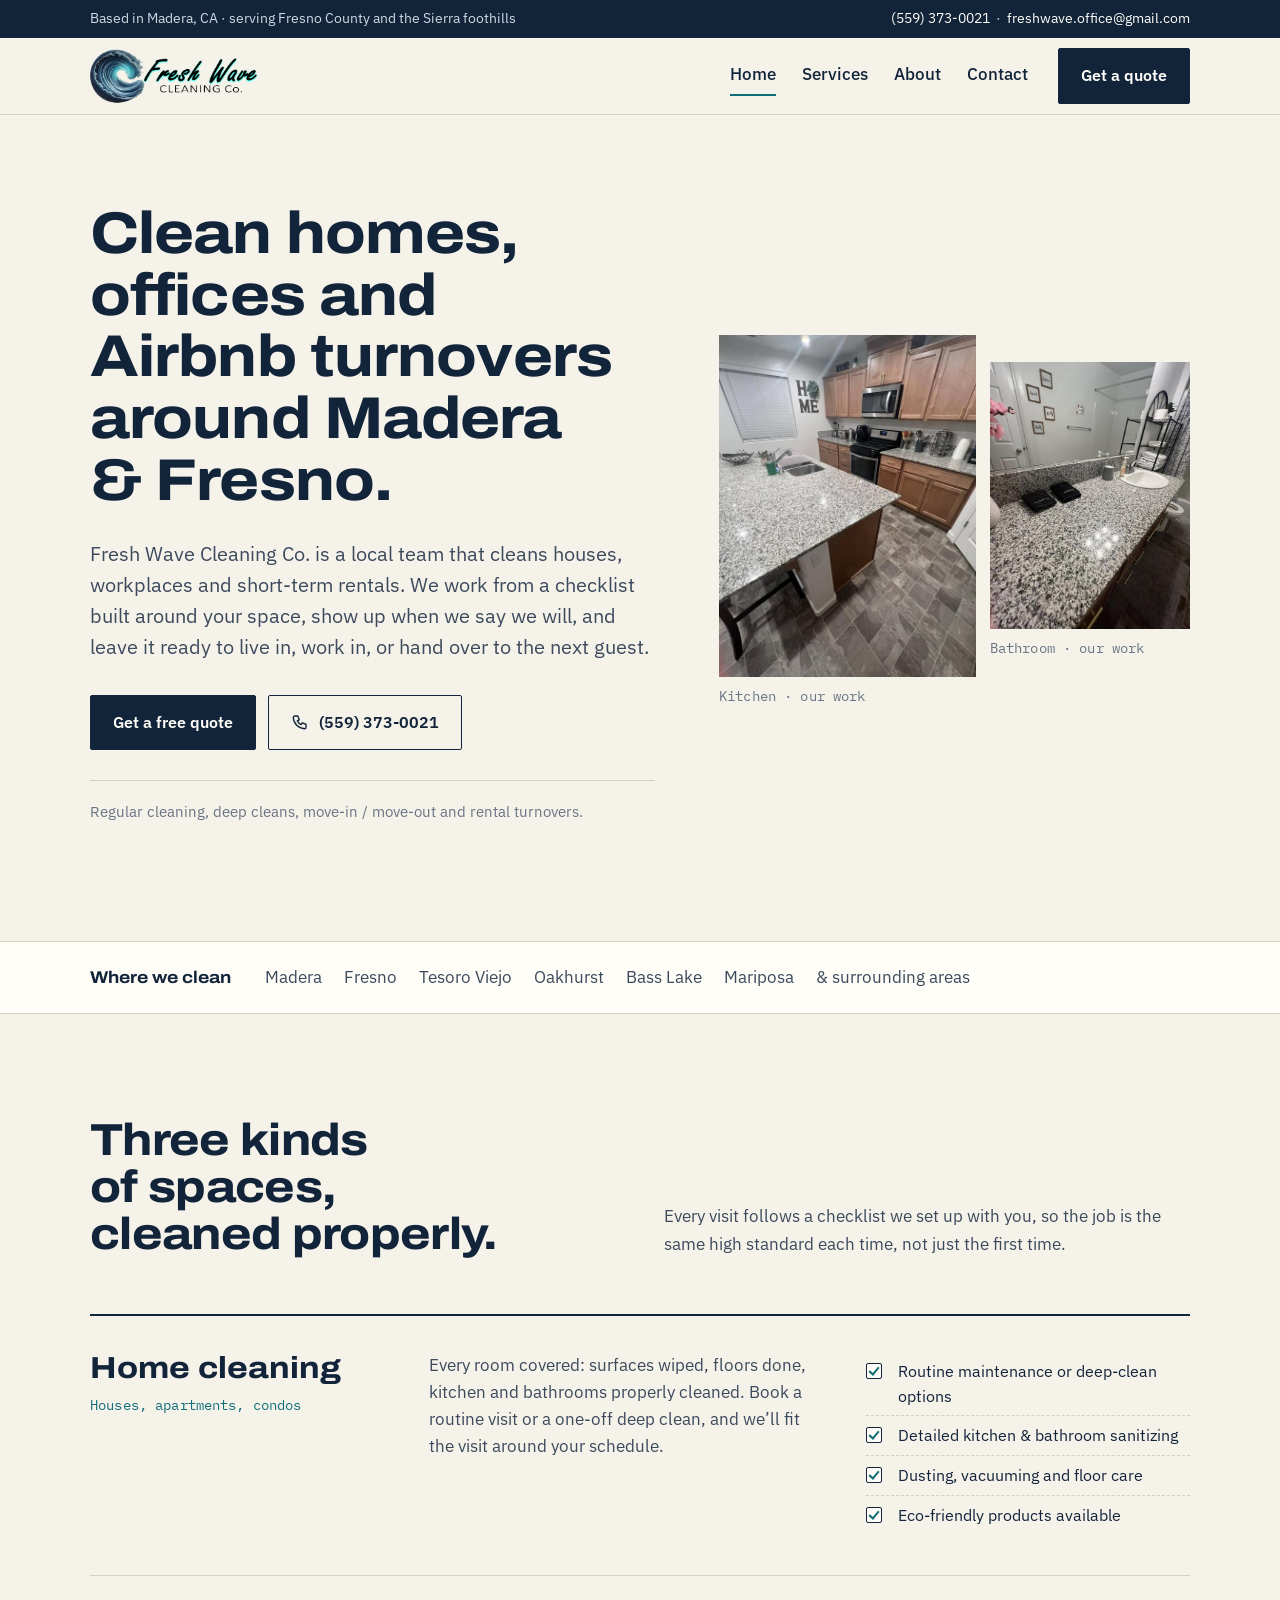
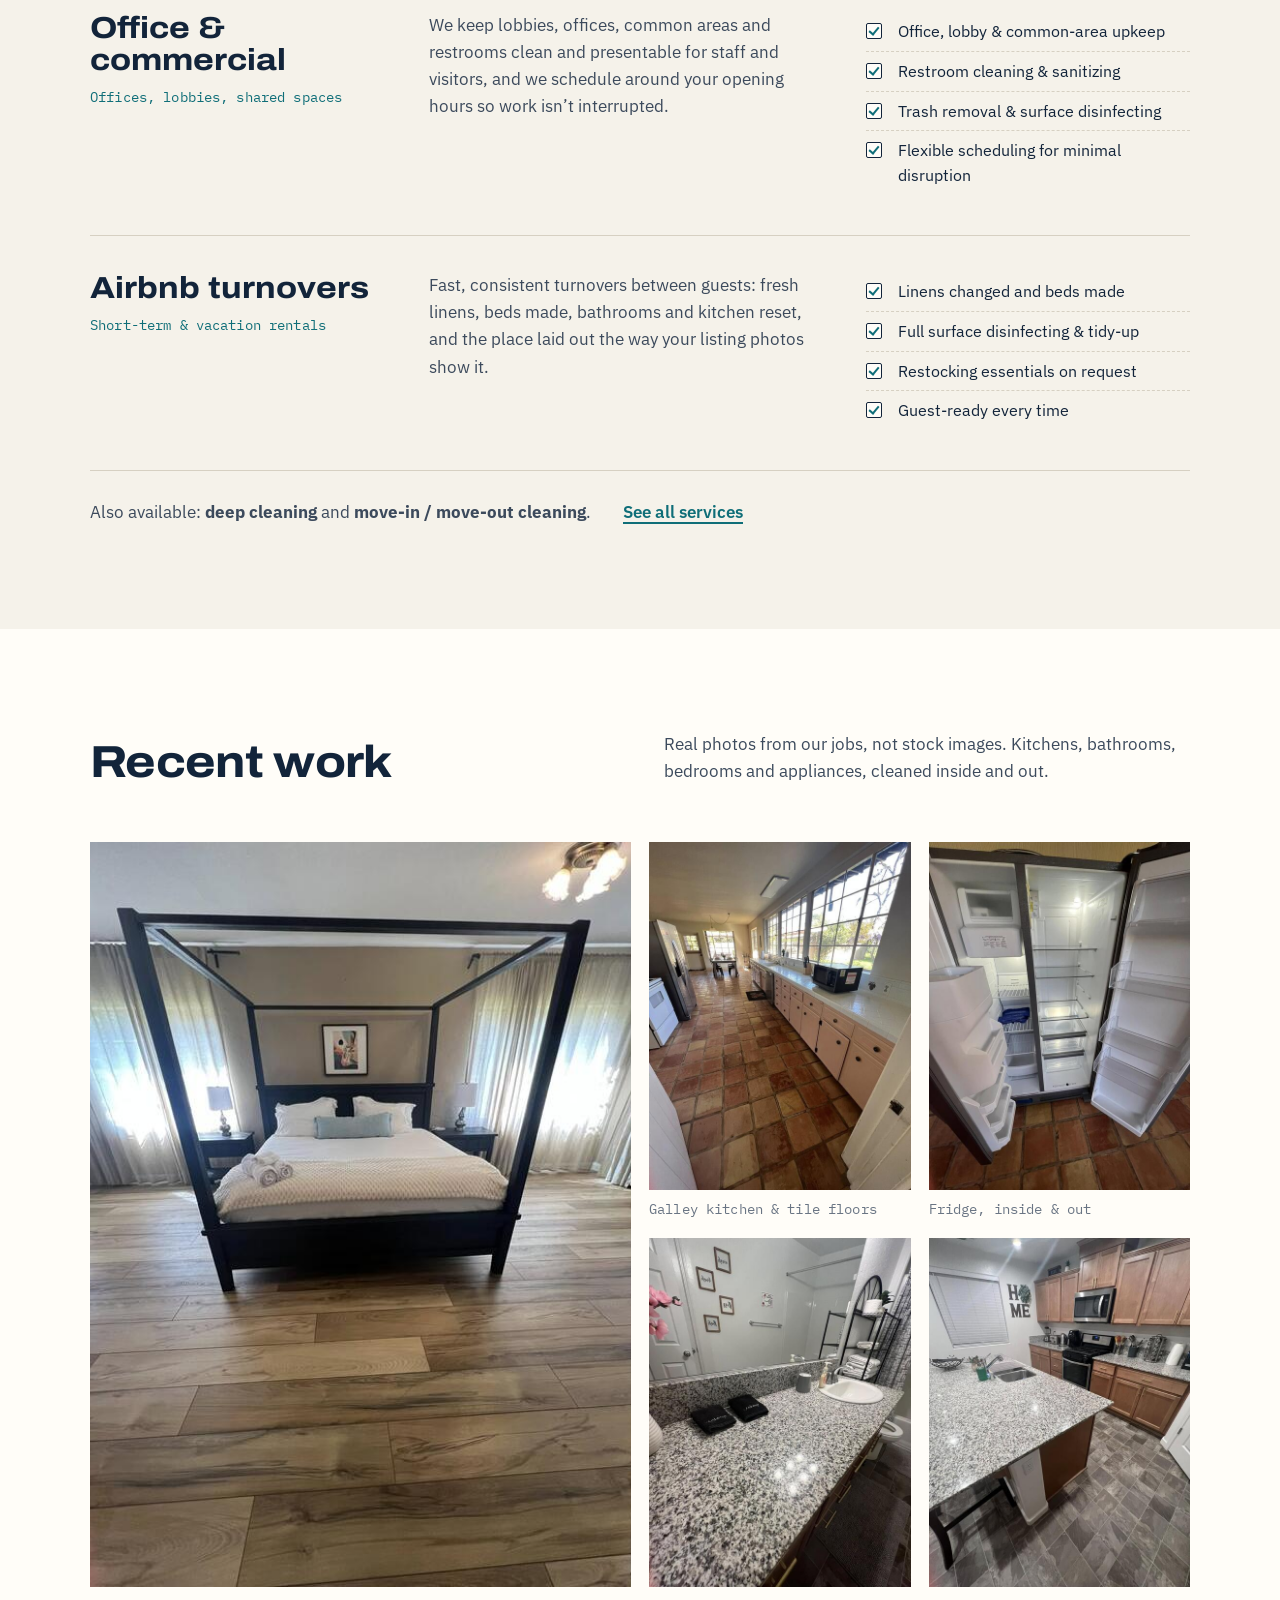
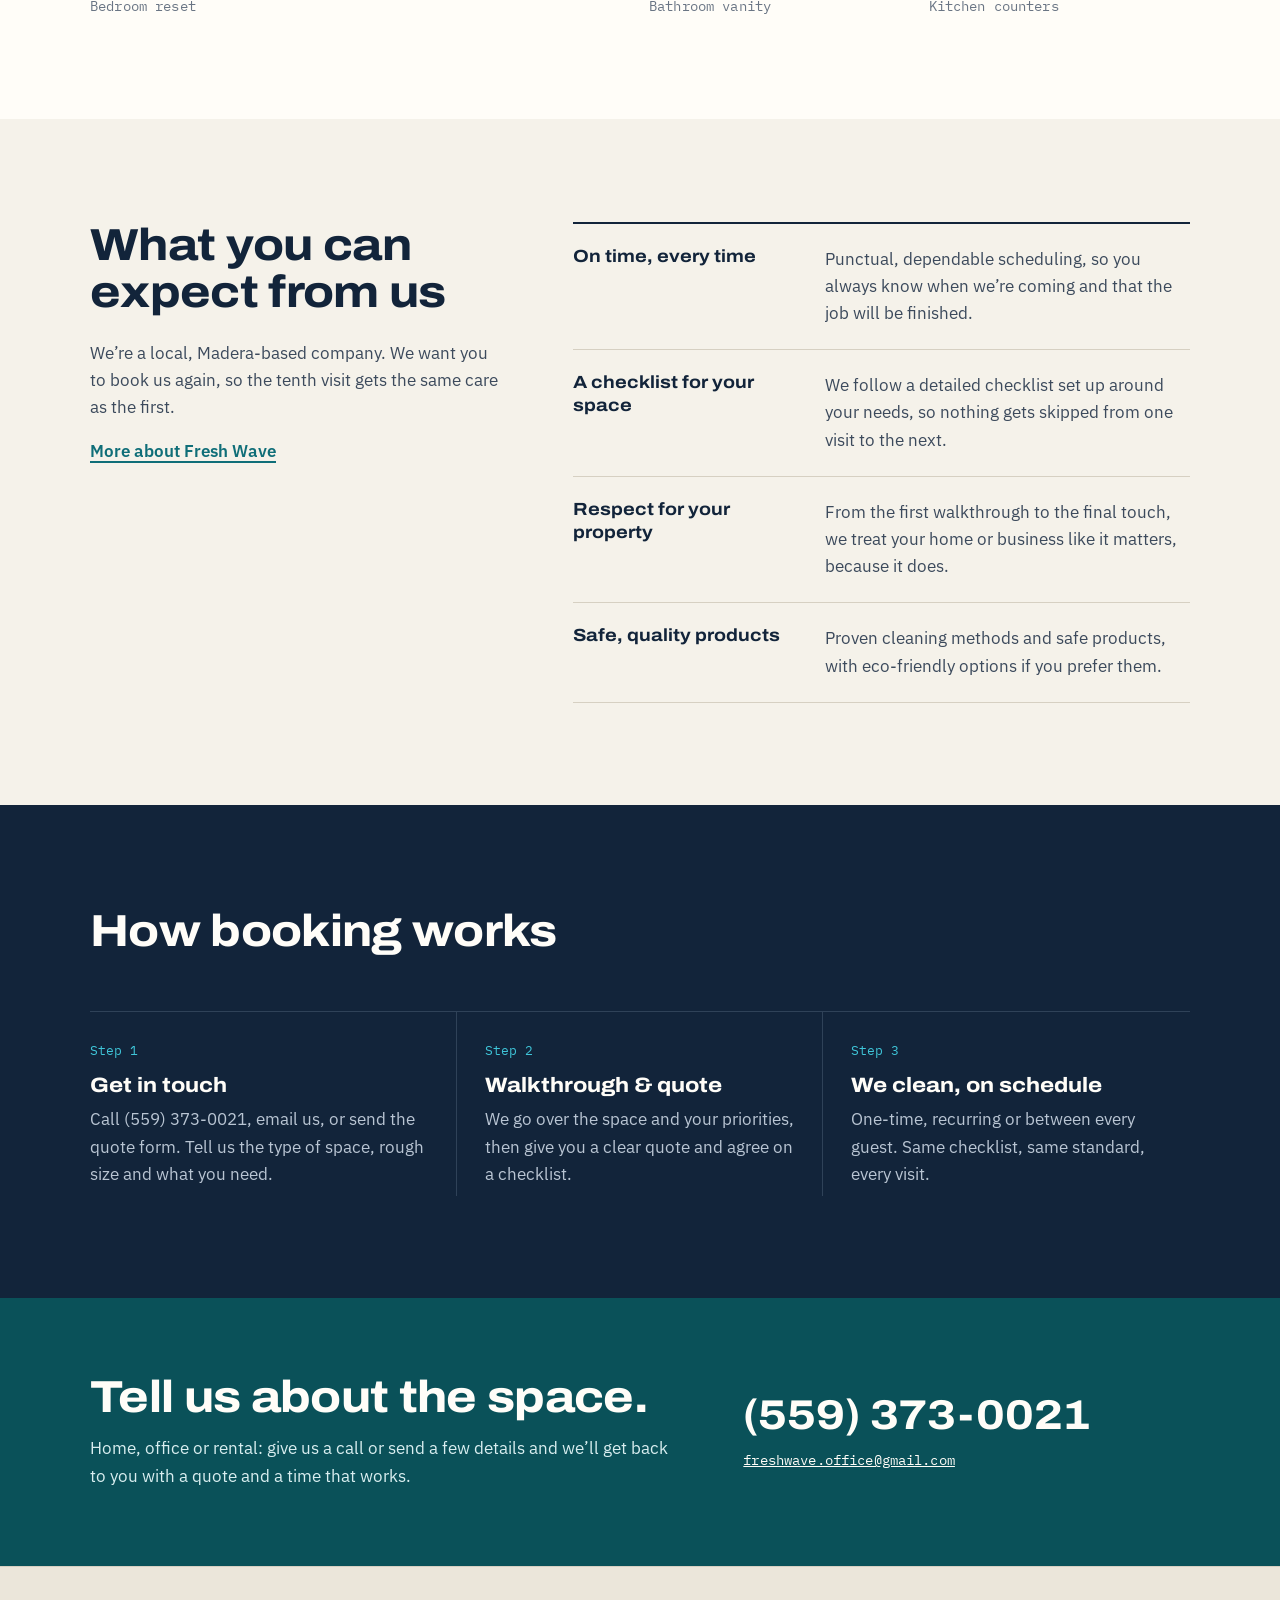
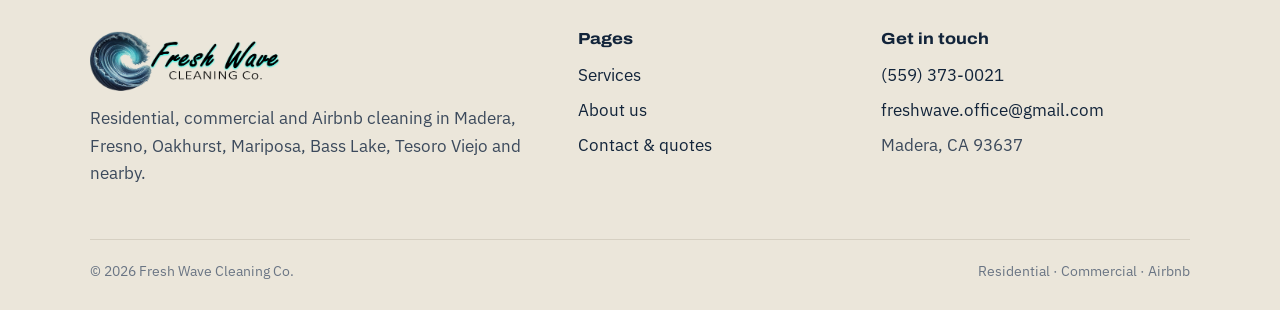
==== index.html @ 8d0e112a "Rebuild Fresh Wave Cleaning Co. website New static site replacing the WordPress theme: home, service" ====
<!doctype html>
<html lang="en">
<head>
<meta charset="utf-8">
<meta name="viewport" content="width=device-width, initial-scale=1">
<title>Fresh Wave Cleaning Co. | House, Office & Airbnb Cleaning in Madera and Fresno</title>
<meta name="description" content="Residential, commercial and Airbnb turnover cleaning in Madera, Fresno, Oakhurst, Mariposa, Bass Lake and Tesoro Viejo. Call (559) 373-0021 for a quote.">
<link rel="canonical" href="https://freshwavecleaningco.com/">
<meta property="og:type" content="website">
<meta property="og:site_name" content="Fresh Wave Cleaning Co.">
<meta property="og:title" content="Fresh Wave Cleaning Co. | House, Office & Airbnb Cleaning in Madera and Fresno">
<meta property="og:description" content="Residential, commercial and Airbnb turnover cleaning in Madera, Fresno, Oakhurst, Mariposa, Bass Lake and Tesoro Viejo. Call (559) 373-0021 for a quote.">
<meta property="og:url" content="https://freshwavecleaningco.com/">
<meta property="og:image" content="https://freshwavecleaningco.com/assets/img/kitchen-island.jpg">
<meta name="theme-color" content="#12243a">
<link rel="icon" type="image/png" sizes="32x32" href="assets/favicon-32.png">
<link rel="apple-touch-icon" href="assets/favicon-180.png">
<link rel="preconnect" href="https://fonts.googleapis.com">
<link rel="preconnect" href="https://fonts.gstatic.com" crossorigin>
<link href="https://fonts.googleapis.com/css2?family=Archivo:wdth,wght@100..125,600..800&family=IBM+Plex+Mono:wght@400;500&family=IBM+Plex+Sans:wght@400;500;600&display=swap" rel="stylesheet">
<link rel="stylesheet" href="assets/css/site.css">
</head>
<body>
<a class="skip" href="#main">Skip to content</a>

<div class="topbar">
  <div class="wrap">
    <span class="topbar__area">Based in Madera, CA &middot; serving Fresno County and the Sierra foothills</span>
    <span><a href="tel:+15593730021">(559) 373-0021</a> &nbsp;&middot;&nbsp; <a href="mailto:freshwave.office@gmail.com">freshwave.office@gmail.com</a></span>
  </div>
</div>

<header class="header">
  <div class="wrap">
    <a class="brand" href="./" aria-label="Fresh Wave Cleaning Co. home">
      <img src="assets/img/logo.png" alt="Fresh Wave Cleaning Co." width="486" height="155">
    </a>
    <nav class="nav" aria-label="Main" data-open="false">
      <button class="nav__toggle" type="button" aria-expanded="false" aria-controls="nav-panel">Menu</button>
      <div class="nav__panel" id="nav-panel">
        <div class="nav__links">
          <a href="./" aria-current="page">Home</a>
          <a href="services/">Services</a>
          <a href="about/">About</a>
          <a href="contact/">Contact</a>
        </div>
        <a class="btn" href="contact/#quote">Get a quote</a>
      </div>
    </nav>
  </div>
</header>

<main id="main">
<section class="hero">
  <div class="wrap">
    <div>
      <h1>Clean homes, offices and Airbnb turnovers around Madera &amp; Fresno.</h1>
      <p class="hero__lede">Fresh Wave Cleaning Co. is a local team that cleans houses, workplaces and short-term rentals. We work from a checklist built around your space, show up when we say we will, and leave it ready to live in, work in, or hand over to the next guest.</p>
      <div class="hero__actions">
        <a class="btn" href="contact/#quote">Get a free quote</a>
        <a class="btn btn--ghost" href="tel:+15593730021"><svg viewBox="0 0 24 24" fill="none" stroke="currentColor" stroke-width="1.8" aria-hidden="true"><path d="M5 4h4l2 5-2.5 1.5a11 11 0 0 0 5 5L15 13l5 2v4a2 2 0 0 1-2 2A16 16 0 0 1 3 6a2 2 0 0 1 2-2"/></svg> (559) 373-0021</a>
      </div>
      <p class="hero__note">Regular cleaning, deep cleans, move-in / move-out and rental turnovers.</p>
    </div>
    <div class="hero__photos">
      <figure>
        <img src="assets/img/kitchen-island.jpg" srcset="assets/img/kitchen-island-sm.jpg 540w, assets/img/kitchen-island.jpg 1080w" sizes="(min-width: 940px) 300px, 55vw" width="1080" height="1440" alt="Granite kitchen island and wood cabinets, wiped down and cleared after a cleaning" fetchpriority="high">
        <figcaption class="mono">Kitchen &middot; our work</figcaption>
      </figure>
      <figure>
        <img src="assets/img/bathroom.jpg" srcset="assets/img/bathroom-sm.jpg 540w, assets/img/bathroom.jpg 1080w" sizes="(min-width: 940px) 240px, 42vw" width="1080" height="1440" alt="Bathroom vanity with polished granite counter and folded towels">
        <figcaption class="mono">Bathroom &middot; our work</figcaption>
      </figure>
    </div>
  </div>
</section>

<div class="areas" aria-label="Service area">
  <div class="wrap">
    <strong>Where we clean</strong>
    <ul>
      <li>Madera</li>
      <li>Fresno</li>
      <li>Tesoro Viejo</li>
      <li>Oakhurst</li>
      <li>Bass Lake</li>
      <li>Mariposa</li>
      <li>&amp; surrounding areas</li>
    </ul>
  </div>
</div>

<section class="section" aria-labelledby="services-title">
  <div class="wrap">
    <div class="section__head">
      <h2 id="services-title">Three kinds of spaces, cleaned properly.</h2>
      <p>Every visit follows a checklist we set up with you, so the job is the same high standard each time, not just the first time.</p>
    </div>

    <div class="services">
      <article class="service">
        <div>
          <h3>Home cleaning</h3>
          <span class="service__for mono">Houses, apartments, condos</span>
        </div>
        <p>Every room covered: surfaces wiped, floors done, kitchen and bathrooms properly cleaned. Book a routine visit or a one-off deep clean, and we&rsquo;ll fit the visit around your schedule.</p>
        <ul class="checklist">
          <li>Routine maintenance or deep-clean options</li>
          <li>Detailed kitchen &amp; bathroom sanitizing</li>
          <li>Dusting, vacuuming and floor care</li>
          <li>Eco-friendly products available</li>
        </ul>
      </article>

      <article class="service">
        <div>
          <h3>Office &amp; commercial</h3>
          <span class="service__for mono">Offices, lobbies, shared spaces</span>
        </div>
        <p>We keep lobbies, offices, common areas and restrooms clean and presentable for staff and visitors, and we schedule around your opening hours so work isn&rsquo;t interrupted.</p>
        <ul class="checklist">
          <li>Office, lobby &amp; common-area upkeep</li>
          <li>Restroom cleaning &amp; sanitizing</li>
          <li>Trash removal &amp; surface disinfecting</li>
          <li>Flexible scheduling for minimal disruption</li>
        </ul>
      </article>

      <article class="service">
        <div>
          <h3>Airbnb turnovers</h3>
          <span class="service__for mono">Short-term &amp; vacation rentals</span>
        </div>
        <p>Fast, consistent turnovers between guests: fresh linens, beds made, bathrooms and kitchen reset, and the place laid out the way your listing photos show it.</p>
        <ul class="checklist">
          <li>Linens changed and beds made</li>
          <li>Full surface disinfecting &amp; tidy-up</li>
          <li>Restocking essentials on request</li>
          <li>Guest-ready every time</li>
        </ul>
      </article>
    </div>

    <div class="service-extra">
      <span>Also available: <strong>deep cleaning</strong> and <strong>move-in / move-out cleaning</strong>.</span>
      <a class="link" href="services/">See all services</a>
    </div>
  </div>
</section>

<section class="section section--white" aria-labelledby="work-title">
  <div class="wrap">
    <div class="section__head">
      <h2 id="work-title">Recent work</h2>
      <p>Real photos from our jobs, not stock images. Kitchens, bathrooms, bedrooms and appliances, cleaned inside and out.</p>
    </div>
    <div class="work">
      <figure>
        <img src="assets/img/bedroom.jpg" srcset="assets/img/bedroom-sm.jpg 540w, assets/img/bedroom.jpg 1080w" sizes="(min-width: 800px) 40vw, 50vw" width="1080" height="1440" alt="Bedroom with a four-poster bed freshly made and wood-look floors cleaned" loading="lazy">
        <figcaption class="mono">Bedroom reset</figcaption>
      </figure>
      <figure>
        <img src="assets/img/kitchen-galley.jpg" srcset="assets/img/kitchen-galley-sm.jpg 540w, assets/img/kitchen-galley.jpg 1080w" sizes="(min-width: 800px) 32vw, 50vw" width="1080" height="1440" alt="Long galley kitchen with terracotta tile floor and clean counters" loading="lazy">
        <figcaption class="mono">Galley kitchen &amp; tile floors</figcaption>
      </figure>
      <figure>
        <img src="assets/img/fridge.jpg" srcset="assets/img/fridge-sm.jpg 540w, assets/img/fridge.jpg 1080w" sizes="(min-width: 800px) 24vw, 50vw" width="1080" height="1440" alt="Empty refrigerator with doors open, shelves and drawers cleaned" loading="lazy">
        <figcaption class="mono">Fridge, inside &amp; out</figcaption>
      </figure>
      <figure>
        <img src="assets/img/bathroom.jpg" srcset="assets/img/bathroom-sm.jpg 540w, assets/img/bathroom.jpg 1080w" sizes="(min-width: 800px) 24vw, 50vw" width="1080" height="1440" alt="Bathroom vanity with polished granite counter" loading="lazy">
        <figcaption class="mono">Bathroom vanity</figcaption>
      </figure>
      <figure>
        <img src="assets/img/kitchen-island.jpg" srcset="assets/img/kitchen-island-sm.jpg 540w, assets/img/kitchen-island.jpg 1080w" sizes="(min-width: 800px) 32vw, 50vw" width="1080" height="1440" alt="Kitchen island and stovetop wiped and cleared" loading="lazy">
        <figcaption class="mono">Kitchen counters</figcaption>
      </figure>
    </div>
  </div>
</section>

<section class="section" aria-labelledby="why-title">
  <div class="wrap split split--narrow-left">
    <div class="prose">
      <h2 id="why-title">What you can expect from us</h2>
      <p>We&rsquo;re a local, Madera-based company. We want you to book us again, so the tenth visit gets the same care as the first.</p>
      <a class="link" href="about/">More about Fresh Wave</a>
    </div>
    <ul class="points">
      <li><strong>On time, every time</strong><span>Punctual, dependable scheduling, so you always know when we&rsquo;re coming and that the job will be finished.</span></li>
      <li><strong>A checklist for your space</strong><span>We follow a detailed checklist set up around your needs, so nothing gets skipped from one visit to the next.</span></li>
      <li><strong>Respect for your property</strong><span>From the first walkthrough to the final touch, we treat your home or business like it matters, because it does.</span></li>
      <li><strong>Safe, quality products</strong><span>Proven cleaning methods and safe products, with eco-friendly options if you prefer them.</span></li>
    </ul>
  </div>
</section>

<section class="section section--ink" aria-labelledby="how-title">
  <div class="wrap">
    <div class="section__head">
      <h2 id="how-title">How booking works</h2>
    </div>
    <ol class="steps">
      <li>
        <h3>Get in touch</h3>
        <p>Call (559) 373-0021, email us, or send the quote form. Tell us the type of space, rough size and what you need.</p>
      </li>
      <li>
        <h3>Walkthrough &amp; quote</h3>
        <p>We go over the space and your priorities, then give you a clear quote and agree on a checklist.</p>
      </li>
      <li>
        <h3>We clean, on schedule</h3>
        <p>One-time, recurring or between every guest. Same checklist, same standard, every visit.</p>
      </li>
    </ol>
  </div>
</section>


<section class="callband" aria-labelledby="callband-title">
  <div class="wrap">
    <div>
      <h2 id="callband-title">Tell us about the space.</h2>
      <p>Home, office or rental: give us a call or send a few details and we&rsquo;ll get back to you with a quote and a time that works.</p>
    </div>
    <div>
      <a class="callband__phone" href="tel:+15593730021">(559) 373-0021</a>
      <a class="mono" href="mailto:freshwave.office@gmail.com">freshwave.office@gmail.com</a>
    </div>
  </div>
</section>


<script type="application/ld+json">
{
  "@context": "https://schema.org",
  "@type": "LocalBusiness",
  "@id": "https://freshwavecleaningco.com/#business",
  "name": "Fresh Wave Cleaning Co.",
  "description": "Residential, commercial and Airbnb cleaning in Madera, Fresno and surrounding areas.",
  "url": "https://freshwavecleaningco.com/",
  "telephone": "+1-559-373-0021",
  "email": "freshwave.office@gmail.com",
  "logo": "https://freshwavecleaningco.com/assets/img/logo.png",
  "image": "https://freshwavecleaningco.com/assets/img/kitchen-island.jpg",
  "address": {
    "@type": "PostalAddress",
    "addressLocality": "Madera",
    "addressRegion": "CA",
    "postalCode": "93637",
    "addressCountry": "US"
  },
  "areaServed": ["Madera, CA", "Fresno, CA", "Tesoro Viejo, CA", "Oakhurst, CA", "Bass Lake, CA", "Mariposa, CA"]
}
</script>
</main>

<footer class="footer">
  <div class="wrap">
    <div class="footer__grid">
      <div>
        <img src="assets/img/logo.png" alt="Fresh Wave Cleaning Co." width="486" height="155" loading="lazy">
        <p>Residential, commercial and Airbnb cleaning in Madera, Fresno, Oakhurst, Mariposa, Bass Lake, Tesoro Viejo and nearby.</p>
      </div>
      <div>
        <h3>Pages</h3>
        <ul>
          <li><a href="services/">Services</a></li>
          <li><a href="about/">About us</a></li>
          <li><a href="contact/">Contact &amp; quotes</a></li>
        </ul>
      </div>
      <div>
        <h3>Get in touch</h3>
        <ul>
          <li><a href="tel:+15593730021">(559) 373-0021</a></li>
          <li><a href="mailto:freshwave.office@gmail.com">freshwave.office@gmail.com</a></li>
        </ul>
        <address>Madera, CA 93637</address>
      </div>
    </div>
    <div class="footer__base">
      <span>&copy; <span id="year">2026</span> Fresh Wave Cleaning Co.</span>
      <span>Residential &middot; Commercial &middot; Airbnb</span>
    </div>
  </div>
</footer>

<script src="assets/js/site.js" defer></script>
</body>
</html>
---- assets/css/site.css ----
/* Fresh Wave Cleaning Co. */

:root {
  --paper: #f5f2ea;
  --paper-2: #ebe6da;
  --white: #fffdf8;
  --ink: #12243a;
  --ink-2: #3c4a5c;
  --ink-3: #6a7584;
  --rule: #d6d0c2;
  --teal: #0f6e78;
  --teal-dark: #0a5159;
  --sea: #3fc6d9;

  --f-head: "Archivo", "Helvetica Neue", Arial, sans-serif;
  --f-body: "IBM Plex Sans", "Helvetica Neue", Arial, sans-serif;
  --f-mono: "IBM Plex Mono", ui-monospace, Menlo, monospace;

  --wrap: 1180px;
  --gutter: clamp(16px, 4vw, 40px);
}

*,
*::before,
*::after { box-sizing: border-box; }

html { -webkit-text-size-adjust: 100%; scroll-padding-top: 90px; }

body {
  margin: 0;
  background: var(--paper);
  color: var(--ink);
  font-family: var(--f-body);
  font-size: 17px;
  line-height: 1.6;
  text-rendering: optimizeLegibility;
}

img { display: block; max-width: 100%; height: auto; }
a { color: inherit; }
p { margin: 0 0 1em; }
ul, ol { margin: 0; padding: 0; list-style: none; }

h1, h2, h3 {
  font-family: var(--f-head);
  font-stretch: 112%;
  font-weight: 750;
  line-height: 1.05;
  letter-spacing: -0.015em;
  margin: 0;
  text-wrap: balance;
}
h1 { font-size: clamp(2.3rem, 4.6vw, 3.9rem); }
h2 { font-size: clamp(1.8rem, 3.6vw, 2.8rem); }
h3 { font-size: 1.3rem; letter-spacing: 0; }

.wrap { width: 100%; max-width: var(--wrap); margin: 0 auto; padding: 0 var(--gutter); }

.skip {
  position: absolute; left: 8px; top: -60px; z-index: 100;
  background: var(--ink); color: var(--white); padding: 10px 14px;
}
.skip:focus { top: 8px; }

:focus-visible { outline: 2px solid var(--teal); outline-offset: 3px; }

.mono { font-family: var(--f-mono); font-size: 0.86rem; letter-spacing: 0.01em; }

/* ---------- buttons ---------- */

.btn {
  display: inline-flex; align-items: center; gap: 10px;
  padding: 14px 22px;
  font-family: var(--f-body); font-weight: 600; font-size: 1rem;
  text-decoration: none; border: 1.5px solid var(--ink); border-radius: 2px;
  background: var(--ink); color: var(--white);
  cursor: pointer;
  transition: background-color .15s, color .15s, border-color .15s;
}
.btn:hover { background: var(--teal-dark); border-color: var(--teal-dark); }
.btn--ghost { background: transparent; color: var(--ink); }
.btn--ghost:hover { background: var(--ink); color: var(--white); border-color: var(--ink); }
.btn svg { width: 18px; height: 18px; flex: none; }

.link {
  color: var(--teal);
  font-weight: 600;
  text-decoration: underline;
  text-decoration-thickness: 1.5px;
  text-underline-offset: 4px;
}
.link:hover { color: var(--ink); }

/* ---------- top bar + header ---------- */

.topbar {
  background: var(--ink); color: #cfd8e3;
  font-size: 0.85rem;
}
.topbar .wrap {
  display: flex; justify-content: space-between; gap: 16px;
  padding-top: 8px; padding-bottom: 8px;
}
.topbar a { color: var(--white); text-decoration: none; }
.topbar a:hover { text-decoration: underline; }
.topbar__area { display: none; }
@media (min-width: 720px) { .topbar__area { display: block; } }

.header {
  position: sticky; top: 0; z-index: 50;
  background: var(--paper);
  border-bottom: 1px solid var(--rule);
}
.header .wrap {
  display: flex; align-items: center; justify-content: space-between;
  gap: 24px; min-height: 76px;
}
.brand img { width: 168px; }

.nav { display: flex; align-items: center; gap: 30px; }
.nav__links { display: flex; gap: 26px; }
.nav__links a {
  text-decoration: none; font-weight: 500; padding: 6px 0;
  border-bottom: 2px solid transparent;
}
.nav__links a:hover { border-color: var(--rule); }
.nav__links a[aria-current="page"] { border-color: var(--teal); }

.nav__toggle {
  display: none;
  background: none; border: 1.5px solid var(--ink); border-radius: 2px;
  padding: 8px 12px; font: 600 0.95rem var(--f-body); color: var(--ink);
  cursor: pointer;
}

@media (max-width: 860px) {
  .nav__toggle { display: block; }
  .nav { position: static; }
  .nav__panel {
    display: none;
    position: absolute; left: 0; right: 0; top: 100%;
    background: var(--paper); border-bottom: 1px solid var(--rule);
    padding: 8px var(--gutter) 24px;
  }
  .nav[data-open="true"] .nav__panel { display: block; }
  .nav__links { flex-direction: column; gap: 0; margin-bottom: 18px; }
  .nav__links a { padding: 14px 0; border-bottom: 1px solid var(--rule); font-size: 1.1rem; }
  .nav__links a[aria-current="page"] { color: var(--teal); border-color: var(--rule); }
}
@media (min-width: 861px) {
  .nav__panel { display: flex; align-items: center; gap: 30px; }
}

/* ---------- hero (home) ---------- */

.hero { padding: clamp(40px, 7vw, 88px) 0 clamp(56px, 8vw, 104px); }
.hero .wrap {
  display: grid; gap: clamp(36px, 5vw, 64px);
  grid-template-columns: 1fr;
}
@media (min-width: 940px) {
  .hero .wrap { grid-template-columns: 1.2fr 1fr; align-items: center; }
}
.hero__lede {
  font-size: clamp(1.08rem, 1.6vw, 1.22rem);
  color: var(--ink-2);
  max-width: 36em;
  margin: 26px 0 32px;
}
.hero__actions { display: flex; flex-wrap: wrap; gap: 12px; }
.hero__note {
  margin-top: 30px; padding-top: 18px;
  border-top: 1px solid var(--rule);
  color: var(--ink-3); font-size: 0.95rem;
}

.hero__photos {
  position: relative;
  display: grid; grid-template-columns: 1fr 0.78fr; gap: 14px;
  align-items: end;
}
.hero__photos figure { margin: 0; }
.hero__photos img { width: 100%; aspect-ratio: 3 / 4; object-fit: cover; }
.hero__photos figure:last-child { margin-bottom: 48px; }
.hero__photos figcaption {
  margin-top: 8px; color: var(--ink-3);
}

/* ---------- page heads (inner pages) ---------- */

.pagehead {
  padding: clamp(44px, 7vw, 84px) 0 clamp(36px, 5vw, 56px);
  border-bottom: 1px solid var(--rule);
}
.pagehead p {
  max-width: 40em; margin: 20px 0 0;
  font-size: 1.12rem; color: var(--ink-2);
}

/* ---------- sections ---------- */

.section { padding: clamp(60px, 8vw, 110px) 0; }
.section--tint { background: var(--paper-2); }
.section--white { background: var(--white); }
.section--ink { background: var(--ink); color: #dfe6ee; }
.section--ink h2 { color: var(--white); }

.section__head {
  display: grid; gap: 18px; margin-bottom: clamp(36px, 5vw, 56px);
}
@media (min-width: 860px) {
  .section__head { grid-template-columns: 1fr 1fr; align-items: end; gap: 48px; }
}
.section__head p { color: var(--ink-2); margin: 0; max-width: 34em; }

/* ---------- areas ---------- */

.areas {
  border-top: 1px solid var(--rule);
  border-bottom: 1px solid var(--rule);
  background: var(--white);
}
.areas .wrap {
  display: flex; flex-wrap: wrap; align-items: baseline;
  gap: 8px 28px; padding-top: 22px; padding-bottom: 22px;
}
.areas strong { font-family: var(--f-head); font-stretch: 112%; font-weight: 700; margin-right: 6px; }
.areas ul { display: flex; flex-wrap: wrap; gap: 6px 22px; color: var(--ink-2); }

/* ---------- service rows ---------- */

.services { border-top: 2px solid var(--ink); }
.service {
  display: grid; gap: 18px 48px;
  padding: 36px 0 40px;
  border-bottom: 1px solid var(--rule);
}
@media (min-width: 900px) {
  .service { grid-template-columns: 0.9fr 1.2fr 1fr; }
}
.service h3 { font-size: clamp(1.5rem, 2.4vw, 1.9rem); }
.service__for { display: block; margin-top: 10px; color: var(--teal); }
.service p { color: var(--ink-2); margin: 0; }

.checklist li {
  position: relative;
  padding: 7px 0 7px 32px;
  border-bottom: 1px dashed var(--rule);
  font-size: 0.97rem;
}
.checklist li:last-child { border-bottom: 0; }
.checklist li::before {
  content: "";
  position: absolute; left: 0; top: 11px;
  width: 16px; height: 16px;
  border: 1.5px solid var(--ink); border-radius: 2px;
  background: var(--white);
}
.checklist li::after {
  content: "";
  position: absolute; left: 5px; top: 13px;
  width: 6px; height: 10px;
  border: solid var(--teal); border-width: 0 2px 2px 0;
  transform: rotate(40deg);
}

.service-extra {
  margin-top: 28px;
  display: flex; flex-wrap: wrap; gap: 12px 32px; align-items: baseline;
  color: var(--ink-2);
}

/* ---------- work gallery ---------- */

.work {
  display: grid; gap: 14px;
  grid-template-columns: repeat(2, 1fr);
}
.work figure { margin: 0; }
.work img { width: 100%; aspect-ratio: 3 / 4; object-fit: cover; background: var(--paper-2); }
.work figcaption { margin-top: 8px; color: var(--ink-3); }
@media (min-width: 800px) {
  .work { grid-template-columns: repeat(12, 1fr); gap: 18px; }
  .work figure { grid-column: span 3; }
  .work figure:nth-child(1) { grid-column: 1 / span 6; grid-row: span 2; display: flex; flex-direction: column; }
  .work figure:nth-child(1) img { aspect-ratio: auto; flex: 1; min-height: 0; }
}

/* ---------- split text blocks ---------- */

.split { display: grid; gap: 40px; }
@media (min-width: 900px) {
  .split { grid-template-columns: 1fr 1fr; gap: 72px; }
  .split--narrow-left { grid-template-columns: 0.8fr 1.2fr; }
}
.split img { width: 100%; aspect-ratio: 4 / 5; object-fit: cover; }
.prose p { color: var(--ink-2); max-width: 38em; }
.prose h2 { margin-bottom: 24px; }
.prose h3 { margin: 32px 0 10px; }

.points { border-top: 2px solid var(--ink); }
.points li {
  display: grid; grid-template-columns: 1fr; gap: 6px;
  padding: 22px 0; border-bottom: 1px solid var(--rule);
}
@media (min-width: 700px) {
  .points li { grid-template-columns: 220px 1fr; gap: 32px; }
}
.points strong { font-family: var(--f-head); font-stretch: 112%; font-size: 1.1rem; line-height: 1.3; }
.points span { color: var(--ink-2); }

/* ---------- steps ---------- */

.steps { display: grid; gap: 0; counter-reset: step; border-top: 1px solid #2f4258; }
@media (min-width: 860px) { .steps { grid-template-columns: repeat(3, 1fr); } }
.steps li {
  counter-increment: step;
  padding: 28px 28px 28px 0;
  border-bottom: 1px solid #2f4258;
}
@media (min-width: 860px) {
  .steps li { border-bottom: 0; border-right: 1px solid #2f4258; padding: 28px 28px 8px; }
  .steps li:first-child { padding-left: 0; }
  .steps li:last-child { border-right: 0; }
}
.steps li::before {
  content: "Step " counter(step);
  display: block; margin-bottom: 14px;
  font-family: var(--f-mono); font-size: 0.82rem; color: var(--sea);
}
.steps h3 { color: var(--white); margin-bottom: 10px; }
.steps p { color: #b9c5d3; margin: 0; }

/* ---------- call band ---------- */

.callband { background: var(--teal-dark); color: #d9eef0; }
.callband .wrap {
  display: grid; gap: 28px;
  padding-top: clamp(48px, 6vw, 76px); padding-bottom: clamp(48px, 6vw, 76px);
}
@media (min-width: 860px) {
  .callband .wrap { grid-template-columns: 1.4fr 1fr; align-items: center; }
}
.callband h2 { color: var(--white); }
.callband p { margin: 14px 0 0; max-width: 34em; }
.callband__phone {
  display: block;
  font-family: var(--f-head); font-stretch: 112%; font-weight: 750;
  font-size: clamp(1.8rem, 4vw, 2.6rem);
  color: var(--white); text-decoration: none; line-height: 1.1;
}
.callband__phone:hover { text-decoration: underline; text-underline-offset: 6px; }
.callband .mono { display: block; margin-top: 10px; }
.callband a.mono { color: var(--white); }

/* ---------- contact ---------- */

.contact-grid { display: grid; gap: 48px; }
@media (min-width: 940px) { .contact-grid { grid-template-columns: 0.85fr 1.15fr; gap: 72px; } }

.details li { padding: 20px 0; border-bottom: 1px solid var(--rule); }
.details li:first-child { border-top: 2px solid var(--ink); }
.details .mono { display: block; color: var(--ink-3); margin-bottom: 4px; }
.details a, .details address, .details .big {
  font-family: var(--f-head); font-stretch: 108%; font-weight: 650;
  font-size: 1.3rem; text-decoration: none; font-style: normal;
  overflow-wrap: anywhere;
}
.details a:hover { color: var(--teal); text-decoration: underline; text-underline-offset: 4px; }

.form {
  background: var(--white);
  border: 1px solid var(--rule);
  padding: clamp(22px, 4vw, 40px);
}
.form h2 { font-size: 1.7rem; margin-bottom: 8px; }
.form > p { color: var(--ink-3); margin-bottom: 26px; }
.form__row { display: grid; gap: 18px; margin-bottom: 18px; }
@media (min-width: 620px) { .form__row--2 { grid-template-columns: 1fr 1fr; } }
.field label { display: block; font-weight: 600; font-size: 0.93rem; margin-bottom: 6px; }
.field .opt { font-weight: 400; color: var(--ink-3); }
.field input,
.field select,
.field textarea {
  width: 100%;
  font: inherit; font-size: 1rem; color: var(--ink);
  background: var(--paper);
  border: 1.5px solid var(--rule); border-radius: 2px;
  padding: 12px 14px;
}
.field textarea { min-height: 150px; resize: vertical; }
.field input:focus,
.field select:focus,
.field textarea:focus { outline: none; border-color: var(--teal); background: var(--white); }
.form__foot { display: flex; flex-wrap: wrap; align-items: center; gap: 14px 22px; margin-top: 8px; }
.form__foot small { color: var(--ink-3); max-width: 30em; }
.form__status { margin-top: 16px; color: var(--teal-dark); font-weight: 600; }

/* ---------- footer ---------- */

.footer { background: var(--paper-2); border-top: 1px solid var(--rule); padding: 64px 0 28px; }
.footer__grid { display: grid; gap: 36px; }
@media (min-width: 820px) { .footer__grid { grid-template-columns: 1.4fr 0.8fr 1fr; gap: 56px; } }
.footer img { width: 190px; margin-bottom: 14px; }
.footer p { color: var(--ink-2); margin: 0; max-width: 26em; }
.footer h3 { font-size: 1rem; margin-bottom: 14px; }
.footer li { margin-bottom: 8px; }
.footer a { text-decoration: none; }
.footer a:hover { text-decoration: underline; text-underline-offset: 3px; }
.footer address { font-style: normal; color: var(--ink-2); }
.footer__base {
  display: flex; flex-wrap: wrap; justify-content: space-between; gap: 10px;
  margin-top: 52px; padding-top: 20px; border-top: 1px solid var(--rule);
  color: var(--ink-3); font-size: 0.88rem;
}

@media (prefers-reduced-motion: reduce) {
  * { transition: none !important; }
}

.h3-like { font-size: clamp(1.5rem, 2.4vw, 1.9rem); letter-spacing: 0; }
.service div p:last-child { margin-bottom: 0; }
.service div p + p { margin-top: 0.9em; }
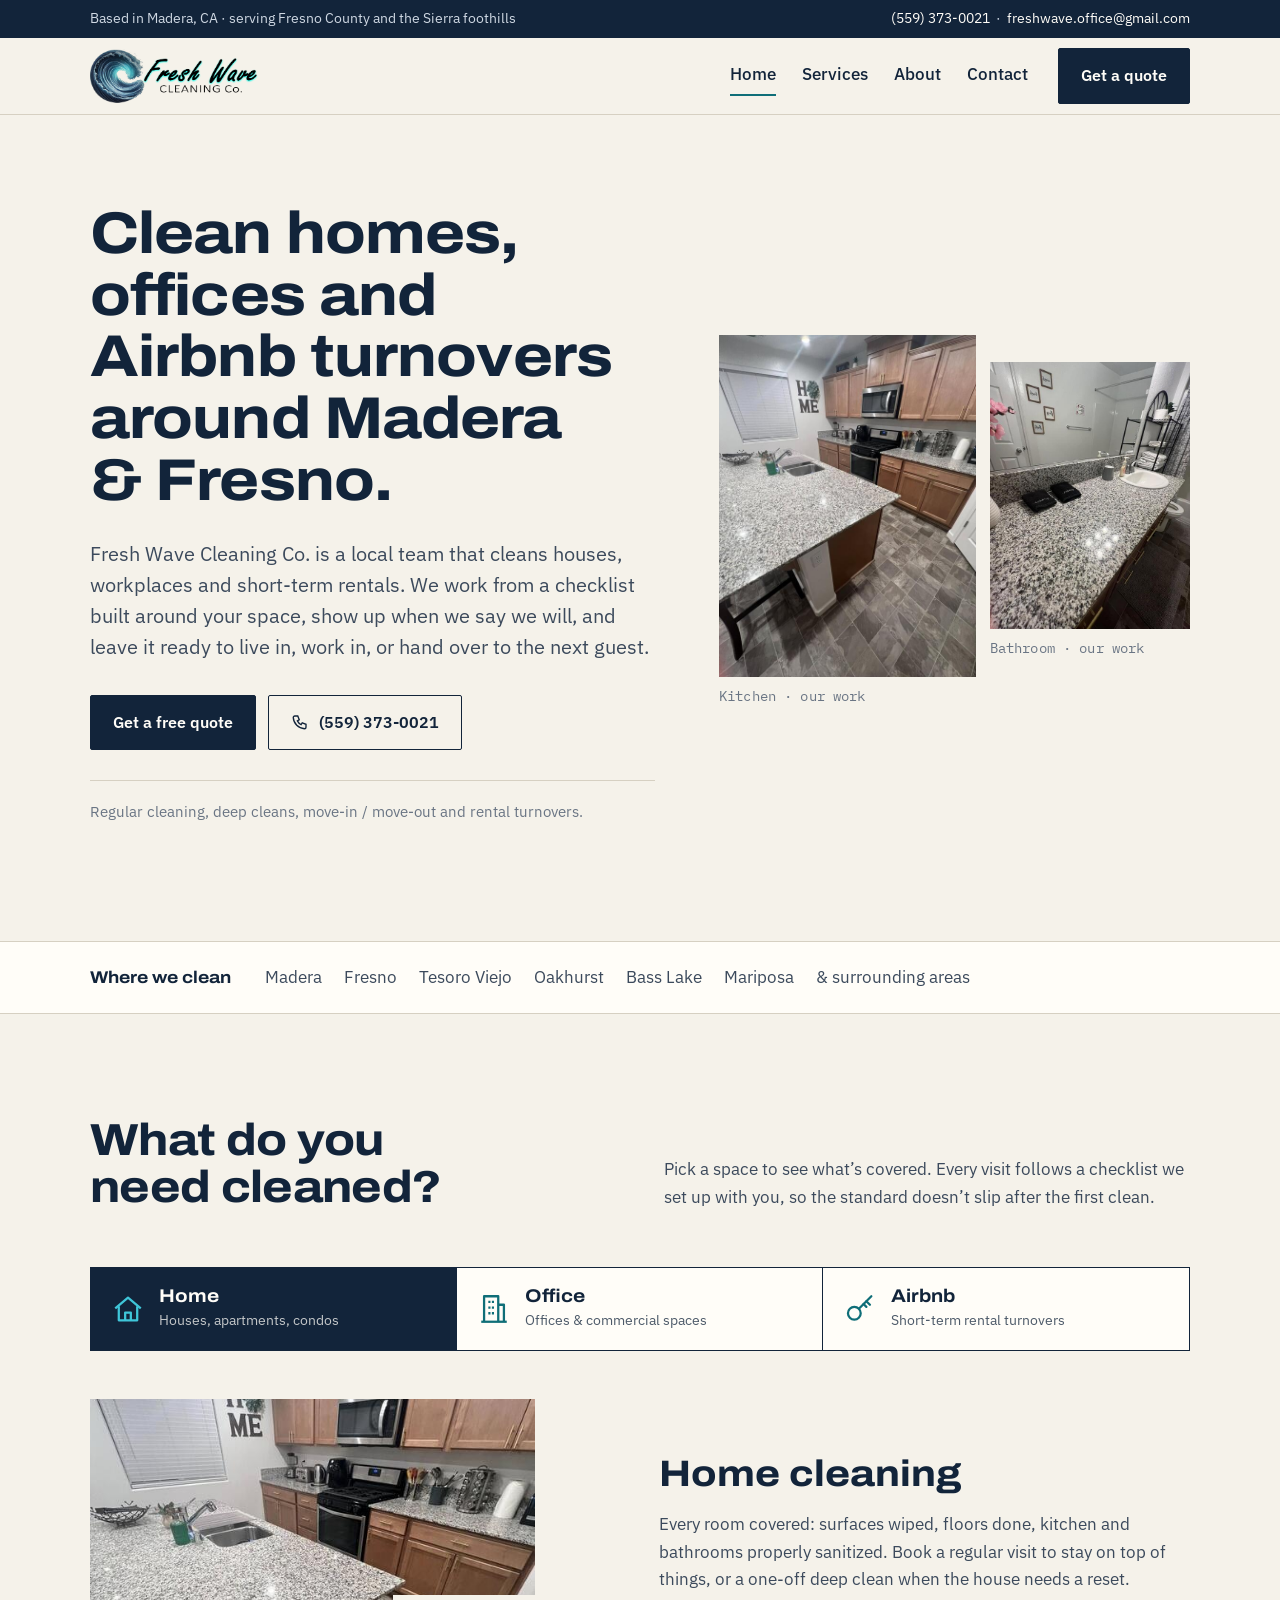
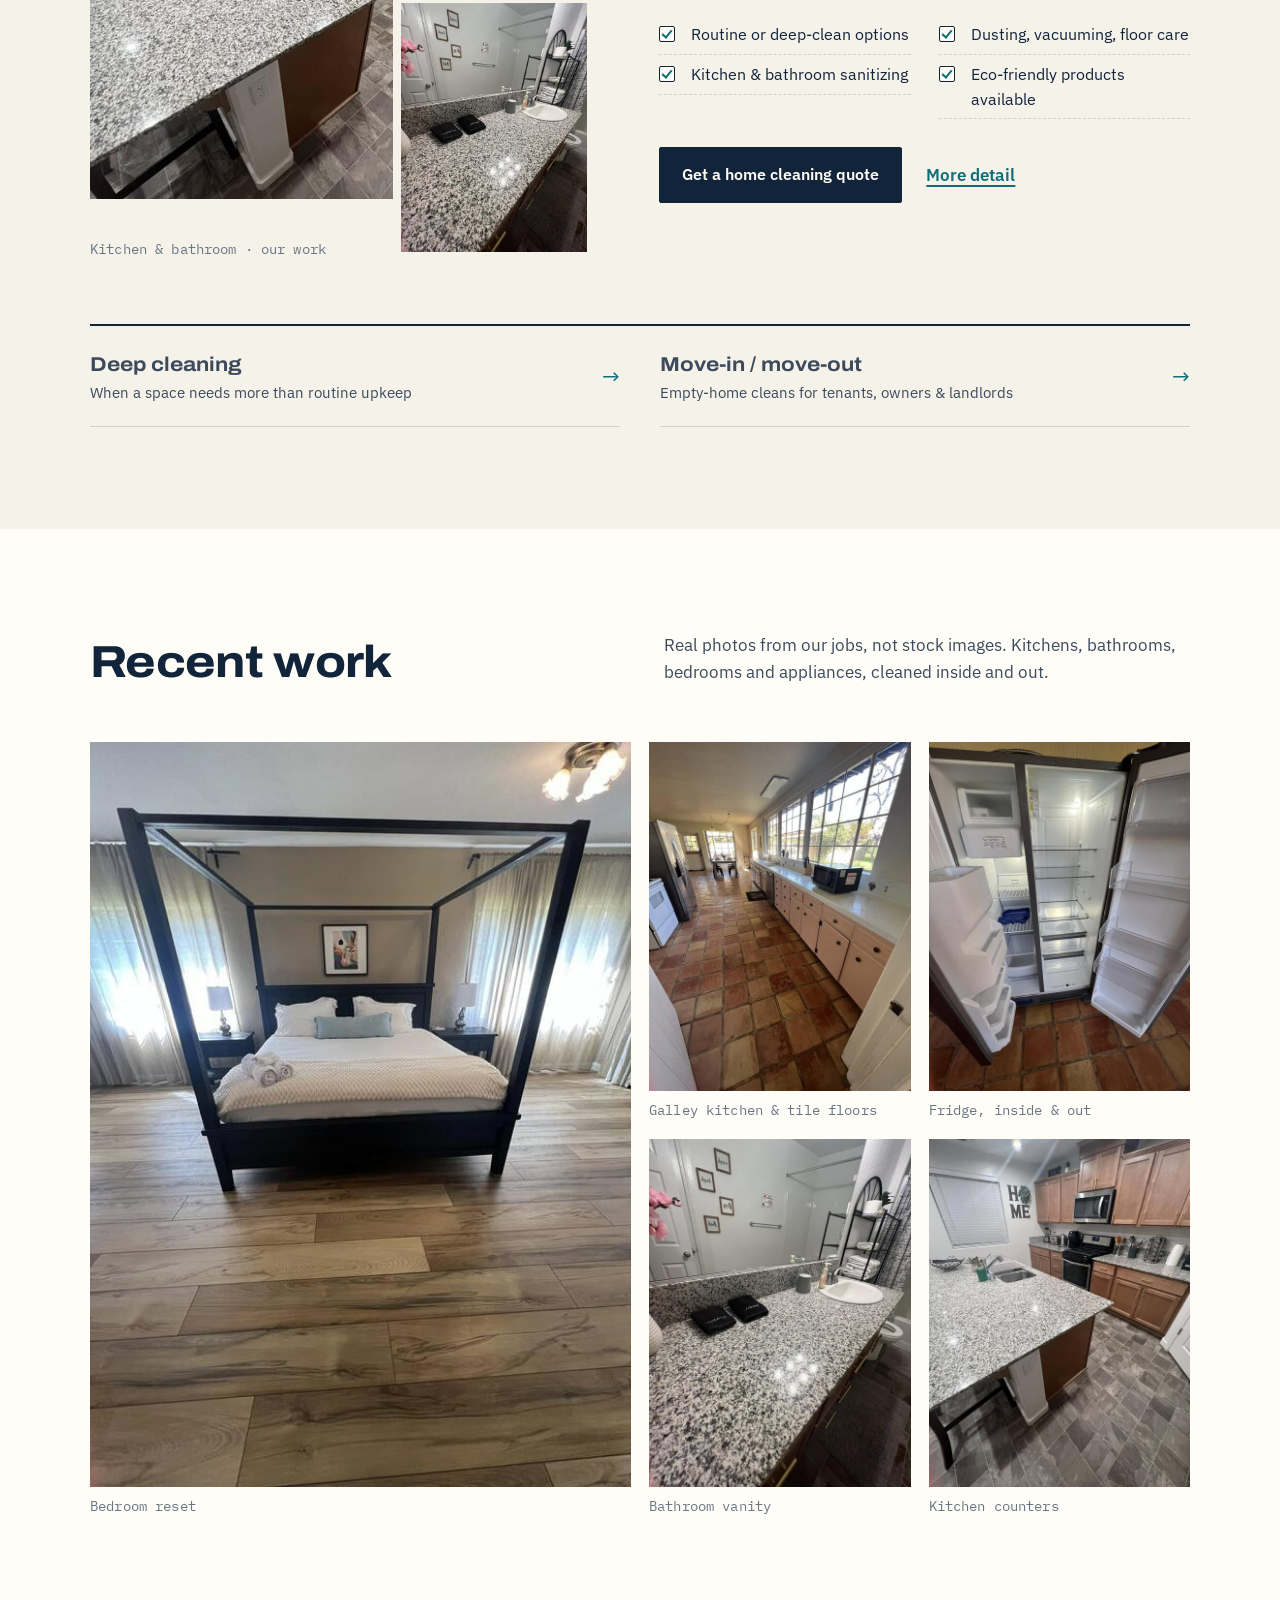
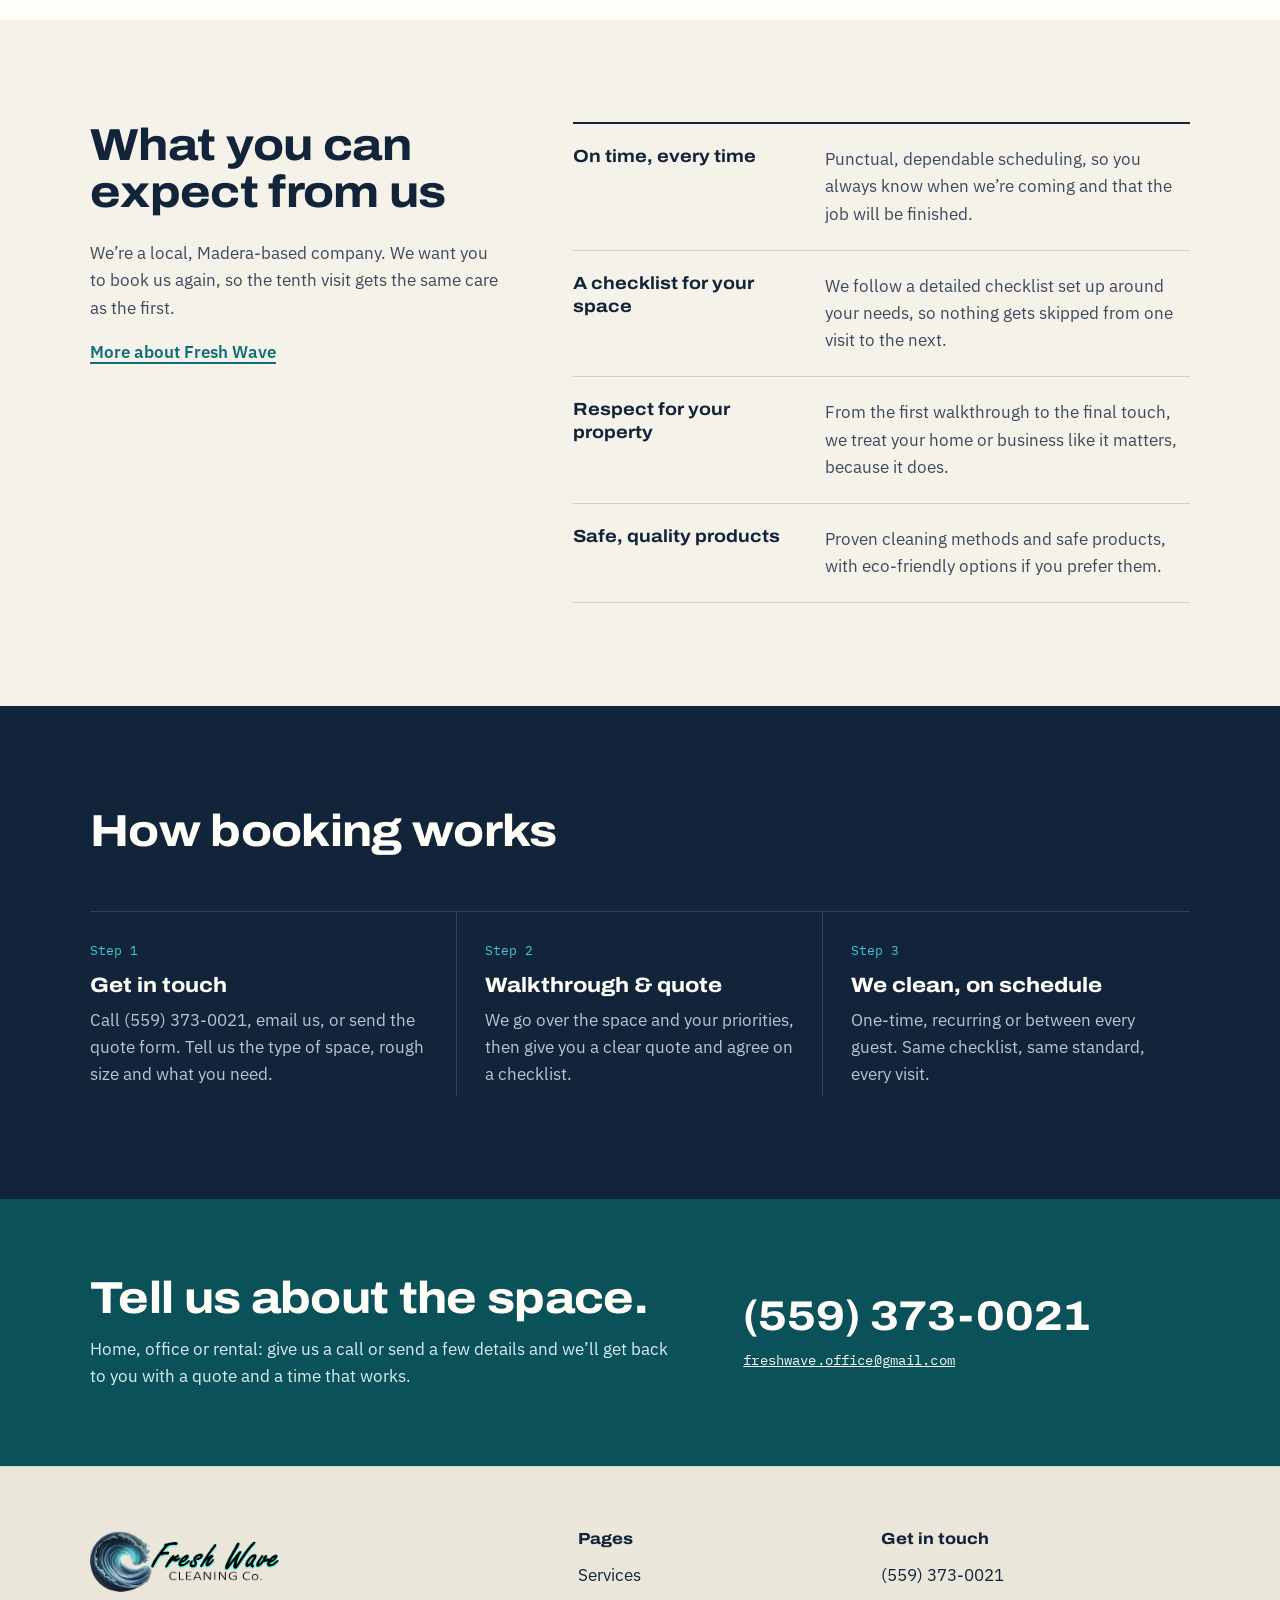
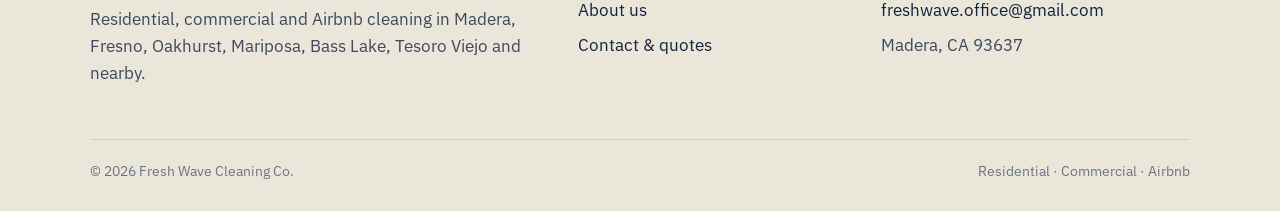
==== commit 7ba6411c: "Redesign services section and services page Home: replace the service rows with a tabbed picker (hom" ====
--- a/index.html
+++ b/index.html
@@ -93,57 +93,96 @@
 <section class="section" aria-labelledby="services-title">
   <div class="wrap">
     <div class="section__head">
-      <h2 id="services-title">Three kinds of spaces, cleaned properly.</h2>
-      <p>Every visit follows a checklist we set up with you, so the job is the same high standard each time, not just the first time.</p>
-    </div>
-
-    <div class="services">
-      <article class="service">
-        <div>
+      <h2 id="services-title">What do you need cleaned?</h2>
+      <p>Pick a space to see what&rsquo;s covered. Every visit follows a checklist we set up with you, so the standard doesn&rsquo;t slip after the first clean.</p>
+    </div>
+
+    <div class="picker" data-picker>
+      <div class="picker__tabs" role="tablist" aria-label="Type of space">
+        <button class="picker__tab" type="button" role="tab" id="tab-home" aria-controls="panel-home" aria-selected="true">
+          <svg viewBox="0 0 24 24" fill="none" stroke="currentColor" stroke-width="1.6" stroke-linejoin="round" aria-hidden="true"><path d="M3 11.5 12 4l9 7.5"/><path d="M5.5 10v10h13V10"/><path d="M10 20v-5.5h4V20"/></svg>
+          <span><strong>Home</strong><small>Houses, apartments, condos</small></span>
+        </button>
+        <button class="picker__tab" type="button" role="tab" id="tab-office" aria-controls="panel-office" aria-selected="false" tabindex="-1">
+          <svg viewBox="0 0 24 24" fill="none" stroke="currentColor" stroke-width="1.6" stroke-linejoin="round" aria-hidden="true"><path d="M5 21V3h10v18"/><path d="M15 9h4v12"/><path d="M3 21h18"/><path d="M8 7h1.5M10.5 7H12M8 11h1.5M10.5 11H12M8 15h1.5M10.5 15H12"/></svg>
+          <span><strong>Office</strong><small>Offices &amp; commercial spaces</small></span>
+        </button>
+        <button class="picker__tab" type="button" role="tab" id="tab-airbnb" aria-controls="panel-airbnb" aria-selected="false" tabindex="-1">
+          <svg viewBox="0 0 24 24" fill="none" stroke="currentColor" stroke-width="1.6" stroke-linecap="round" aria-hidden="true"><circle cx="8" cy="15" r="4.5"/><path d="M11.2 11.8 20 3"/><path d="M16.5 6.5 19 9M14.5 8.5l2 2"/></svg>
+          <span><strong>Airbnb</strong><small>Short-term rental turnovers</small></span>
+        </button>
+      </div>
+
+      <div class="picker__panel" role="tabpanel" id="panel-home" aria-labelledby="tab-home">
+        <div class="media-stack">
+          <img src="assets/img/kitchen-island.jpg" srcset="assets/img/kitchen-island-sm.jpg 540w, assets/img/kitchen-island.jpg 1080w" sizes="(min-width: 900px) 42vw, 88vw" width="1080" height="1440" alt="Kitchen island and cabinets cleaned and cleared" loading="lazy">
+          <figure><img src="assets/img/bathroom-sm.jpg" width="540" height="720" alt="Bathroom vanity with polished granite counter" loading="lazy"></figure>
+          <p class="media-stack__cap mono">Kitchen &amp; bathroom &middot; our work</p>
+        </div>
+        <div class="picker__body">
           <h3>Home cleaning</h3>
-          <span class="service__for mono">Houses, apartments, condos</span>
-        </div>
-        <p>Every room covered: surfaces wiped, floors done, kitchen and bathrooms properly cleaned. Book a routine visit or a one-off deep clean, and we&rsquo;ll fit the visit around your schedule.</p>
-        <ul class="checklist">
-          <li>Routine maintenance or deep-clean options</li>
-          <li>Detailed kitchen &amp; bathroom sanitizing</li>
-          <li>Dusting, vacuuming and floor care</li>
-          <li>Eco-friendly products available</li>
-        </ul>
-      </article>
-
-      <article class="service">
-        <div>
-          <h3>Office &amp; commercial</h3>
-          <span class="service__for mono">Offices, lobbies, shared spaces</span>
-        </div>
-        <p>We keep lobbies, offices, common areas and restrooms clean and presentable for staff and visitors, and we schedule around your opening hours so work isn&rsquo;t interrupted.</p>
-        <ul class="checklist">
-          <li>Office, lobby &amp; common-area upkeep</li>
-          <li>Restroom cleaning &amp; sanitizing</li>
-          <li>Trash removal &amp; surface disinfecting</li>
-          <li>Flexible scheduling for minimal disruption</li>
-        </ul>
-      </article>
-
-      <article class="service">
-        <div>
-          <h3>Airbnb turnovers</h3>
-          <span class="service__for mono">Short-term &amp; vacation rentals</span>
-        </div>
-        <p>Fast, consistent turnovers between guests: fresh linens, beds made, bathrooms and kitchen reset, and the place laid out the way your listing photos show it.</p>
-        <ul class="checklist">
-          <li>Linens changed and beds made</li>
-          <li>Full surface disinfecting &amp; tidy-up</li>
-          <li>Restocking essentials on request</li>
-          <li>Guest-ready every time</li>
-        </ul>
-      </article>
-    </div>
-
-    <div class="service-extra">
-      <span>Also available: <strong>deep cleaning</strong> and <strong>move-in / move-out cleaning</strong>.</span>
-      <a class="link" href="services/">See all services</a>
+          <p>Every room covered: surfaces wiped, floors done, kitchen and bathrooms properly sanitized. Book a regular visit to stay on top of things, or a one-off deep clean when the house needs a reset.</p>
+          <ul class="checklist checklist--2">
+            <li>Routine or deep-clean options</li>
+            <li>Kitchen &amp; bathroom sanitizing</li>
+            <li>Dusting, vacuuming, floor care</li>
+            <li>Eco-friendly products available</li>
+          </ul>
+          <div class="actions">
+            <a class="btn" href="contact/?service=home#quote">Get a home cleaning quote</a>
+            <a class="link" href="services/#home">More detail</a>
+          </div>
+        </div>
+      </div>
+
+      <div class="picker__panel" role="tabpanel" id="panel-office" aria-labelledby="tab-office">
+        <div class="media-stack">
+          <img src="assets/img/kitchen-galley.jpg" srcset="assets/img/kitchen-galley-sm.jpg 540w, assets/img/kitchen-galley.jpg 1080w" sizes="(min-width: 900px) 42vw, 88vw" width="1080" height="1440" alt="Long kitchen counter and tile floor cleaned" loading="lazy">
+          <figure><img src="assets/img/bathroom-sm.jpg" width="540" height="720" alt="Bathroom vanity with granite counter, cleaned" loading="lazy"></figure>
+          <p class="media-stack__cap mono">Kitchens, restrooms &amp; floors</p>
+        </div>
+        <div class="picker__body">
+          <h3>Office &amp; commercial cleaning</h3>
+          <p>Lobbies, offices, break areas and restrooms kept clean and presentable for your staff and visitors. We work around your opening hours so cleaning never gets in the way of business.</p>
+          <ul class="checklist checklist--2">
+            <li>Office, lobby &amp; common areas</li>
+            <li>Restroom cleaning &amp; sanitizing</li>
+            <li>Trash removal &amp; disinfecting</li>
+            <li>Scheduled around your hours</li>
+          </ul>
+          <div class="actions">
+            <a class="btn" href="contact/?service=office#quote">Get an office cleaning quote</a>
+            <a class="link" href="services/#office">More detail</a>
+          </div>
+        </div>
+      </div>
+
+      <div class="picker__panel" role="tabpanel" id="panel-airbnb" aria-labelledby="tab-airbnb">
+        <div class="media-stack">
+          <img src="assets/img/bedroom.jpg" srcset="assets/img/bedroom-sm.jpg 540w, assets/img/bedroom.jpg 1080w" sizes="(min-width: 900px) 42vw, 88vw" width="1080" height="1440" alt="Four-poster bed made with fresh linens" loading="lazy">
+          <figure><img src="assets/img/fridge-sm.jpg" width="540" height="720" alt="Refrigerator emptied and cleaned between guests" loading="lazy"></figure>
+          <p class="media-stack__cap mono">Bed reset &amp; fridge clean-out</p>
+        </div>
+        <div class="picker__body">
+          <h3>Airbnb &amp; rental turnovers</h3>
+          <p>Fast, consistent turnovers between guests. Fresh linens and made beds, bathrooms and kitchen reset, and the place laid out the way your listing photos show it, ready for the next check-in.</p>
+          <ul class="checklist checklist--2">
+            <li>Linens changed, beds made</li>
+            <li>Full surface disinfecting</li>
+            <li>Restocking on request</li>
+            <li>Guest-ready every time</li>
+          </ul>
+          <div class="actions">
+            <a class="btn" href="contact/?service=airbnb#quote">Get a turnover quote</a>
+            <a class="link" href="services/#airbnb">More detail</a>
+          </div>
+        </div>
+      </div>
+    </div>
+
+    <div class="also">
+      <a href="services/#deep"><span><strong>Deep cleaning</strong><span>When a space needs more than routine upkeep</span></span></a>
+      <a href="services/#move"><span><strong>Move-in / move-out</strong><span>Empty-home cleans for tenants, owners &amp; landlords</span></span></a>
     </div>
   </div>
 </section>
--- a/assets/css/site.css
+++ b/assets/css/site.css
@@ -227,20 +227,7 @@
 .areas strong { font-family: var(--f-head); font-stretch: 112%; font-weight: 700; margin-right: 6px; }
 .areas ul { display: flex; flex-wrap: wrap; gap: 6px 22px; color: var(--ink-2); }
 
-/* ---------- service rows ---------- */
-
-.services { border-top: 2px solid var(--ink); }
-.service {
-  display: grid; gap: 18px 48px;
-  padding: 36px 0 40px;
-  border-bottom: 1px solid var(--rule);
-}
-@media (min-width: 900px) {
-  .service { grid-template-columns: 0.9fr 1.2fr 1fr; }
-}
-.service h3 { font-size: clamp(1.5rem, 2.4vw, 1.9rem); }
-.service__for { display: block; margin-top: 10px; color: var(--teal); }
-.service p { color: var(--ink-2); margin: 0; }
+/* ---------- checklist ---------- */
 
 .checklist li {
   position: relative;
@@ -262,12 +249,6 @@
   width: 6px; height: 10px;
   border: solid var(--teal); border-width: 0 2px 2px 0;
   transform: rotate(40deg);
-}
-
-.service-extra {
-  margin-top: 28px;
-  display: flex; flex-wrap: wrap; gap: 12px 32px; align-items: baseline;
-  color: var(--ink-2);
 }
 
 /* ---------- work gallery ---------- */
@@ -418,6 +399,165 @@
   * { transition: none !important; }
 }
 
-.h3-like { font-size: clamp(1.5rem, 2.4vw, 1.9rem); letter-spacing: 0; }
-.service div p:last-child { margin-bottom: 0; }
-.service div p + p { margin-top: 0.9em; }
+/* ---------- checklist in two columns ---------- */
+
+@media (min-width: 620px) {
+  .checklist--2 { columns: 2; column-gap: 28px; }
+  .checklist--2 li { break-inside: avoid; border-bottom: 1px dashed var(--rule); }
+  .checklist--2 li:last-child { border-bottom: 1px dashed var(--rule); }
+}
+
+/* ---------- service picker (home) ---------- */
+
+.picker__tabs {
+  display: grid; grid-template-columns: repeat(3, 1fr);
+  border: 1.5px solid var(--ink);
+  background: var(--white);
+}
+.picker__tab {
+  display: flex; align-items: center; gap: 14px;
+  padding: 18px 20px;
+  background: transparent; color: var(--ink);
+  border: 0; border-right: 1.5px solid var(--ink);
+  font: inherit; text-align: left; cursor: pointer;
+  transition: background-color .15s, color .15s;
+}
+.picker__tab:last-child { border-right: 0; }
+.picker__tab:hover { background: var(--paper); }
+.picker__tab[aria-selected="true"] { background: var(--ink); color: var(--white); }
+.picker__tab svg { width: 34px; height: 34px; flex: none; color: var(--teal); }
+.picker__tab[aria-selected="true"] svg { color: var(--sea); }
+.picker__tab strong {
+  display: block;
+  font-family: var(--f-head); font-stretch: 112%; font-weight: 700;
+  font-size: 1.15rem; line-height: 1.15;
+}
+.picker__tab small { display: block; margin-top: 3px; font-size: 0.85rem; opacity: .75; }
+@media (max-width: 700px) {
+  .picker__tab { flex-direction: column; align-items: flex-start; gap: 8px; padding: 14px 12px; }
+  .picker__tab svg { width: 28px; height: 28px; }
+  .picker__tab strong { font-size: 1rem; }
+  .picker__tab small { display: none; }
+}
+
+.picker__panel {
+  display: grid; gap: 32px;
+  padding-top: clamp(32px, 4vw, 48px);
+}
+.picker.is-ready .picker__panel[hidden] { display: none; }
+.picker:not(.is-ready) .picker__panel + .picker__panel {
+  border-top: 1px solid var(--rule); margin-top: 40px;
+}
+@media (min-width: 900px) {
+  .picker__panel { grid-template-columns: 1fr 1.05fr; gap: 64px; align-items: center; }
+}
+
+.media-stack { position: relative; padding: 0 12% 12% 0; }
+.media-stack > img { width: 100%; aspect-ratio: 4 / 3.6; object-fit: cover; }
+.media-stack figure {
+  position: absolute; right: 0; bottom: 0; width: 40%; margin: 0;
+  border: 8px solid var(--paper); background: var(--paper);
+}
+.media-stack figure img { width: 100%; aspect-ratio: 3 / 4; object-fit: cover; }
+.media-stack__cap {
+  margin: 0;
+  position: absolute; left: 0; bottom: 0; max-width: 50%;
+  padding-top: 10px; color: var(--ink-3);
+}
+.section--white .media-stack figure { border-color: var(--white); background: var(--white); }
+
+.picker__body h3 { font-size: clamp(1.7rem, 3vw, 2.3rem); margin-bottom: 16px; }
+.picker__body > p { color: var(--ink-2); font-size: 1.08rem; max-width: 34em; }
+.picker__body .checklist { margin: 22px 0 28px; }
+.actions { display: flex; flex-wrap: wrap; align-items: center; gap: 14px 24px; }
+
+.also {
+  display: grid; gap: 16px;
+  margin-top: clamp(40px, 5vw, 64px);
+  border-top: 2px solid var(--ink);
+}
+@media (min-width: 760px) { .also { grid-template-columns: 1fr 1fr; gap: 0 40px; } }
+.also a {
+  display: flex; justify-content: space-between; align-items: center; gap: 16px;
+  padding: 22px 0; border-bottom: 1px solid var(--rule);
+  text-decoration: none;
+}
+.also a strong { font-family: var(--f-head); font-stretch: 112%; font-size: 1.25rem; display: block; }
+.also a span { color: var(--ink-2); font-size: 0.95rem; }
+.also a::after {
+  content: "\2192"; font-size: 1.4rem; color: var(--teal);
+  transition: transform .15s;
+}
+.also a:hover::after { transform: translateX(4px); }
+.also a:hover strong { color: var(--teal); }
+
+/* ---------- services page ---------- */
+
+.jump {
+  position: sticky; top: 77px; z-index: 20;
+  background: var(--paper); border-bottom: 1px solid var(--rule);
+}
+.jump .wrap {
+  display: flex; gap: 8px; overflow-x: auto; scrollbar-width: none;
+  padding-top: 12px; padding-bottom: 12px;
+}
+.jump .wrap::-webkit-scrollbar { display: none; }
+.jump a {
+  flex: none; padding: 8px 14px;
+  border: 1.5px solid var(--rule); border-radius: 2px;
+  text-decoration: none; font-weight: 500; font-size: 0.95rem; white-space: nowrap;
+}
+.jump a:hover { border-color: var(--ink); }
+.jump span { flex: none; align-self: center; margin-right: 6px; color: var(--ink-3); }
+@media (max-width: 860px) { .jump { top: 77px; } }
+
+html:has(.jump) { scroll-padding-top: 150px; }
+
+.feature { padding: clamp(56px, 8vw, 104px) 0; border-bottom: 1px solid var(--rule); }
+.feature:nth-of-type(even) { background: var(--white); }
+.feature .wrap { display: grid; gap: 36px; }
+@media (min-width: 940px) {
+  .feature .wrap { grid-template-columns: 1fr 1.05fr; gap: 72px; align-items: center; }
+  .feature--flip .media-stack { order: 2; }
+}
+.feature__tag { display: block; color: var(--teal); margin-bottom: 14px; }
+.feature h2 { margin-bottom: 20px; }
+.feature__lede { font-size: 1.15rem; color: var(--ink); max-width: 32em; }
+.feature p { color: var(--ink-2); max-width: 36em; }
+.feature h3 { font-size: 1rem; margin: 28px 0 6px; font-stretch: 100%; }
+.feature .checklist { margin-bottom: 30px; }
+
+.pair { display: grid; gap: 48px; }
+@media (min-width: 860px) { .pair { grid-template-columns: 1fr 1fr; gap: 56px; } }
+.pair article img { width: 100%; aspect-ratio: 16 / 10; object-fit: cover; margin-bottom: 26px; }
+.pair h2 { font-size: clamp(1.6rem, 2.8vw, 2.1rem); margin-bottom: 14px; }
+.pair p { color: var(--ink-2); }
+.pair .checklist { margin: 18px 0 26px; }
+
+.guide { border-top: 1px solid #2f4258; }
+.guide li {
+  display: grid; gap: 6px 32px;
+  padding: 20px 0; border-bottom: 1px solid #2f4258;
+}
+@media (min-width: 760px) { .guide li { grid-template-columns: 1.3fr 1fr; align-items: center; } }
+.guide p { margin: 0; color: #dfe6ee; font-size: 1.08rem; }
+.guide a {
+  color: var(--white); font-family: var(--f-head); font-stretch: 112%; font-weight: 700;
+  text-decoration: none; display: inline-flex; gap: 10px; align-items: center;
+}
+.guide a::after { content: "\2192"; color: var(--sea); transition: transform .15s; }
+.guide a:hover::after { transform: translateX(4px); }
+.guide a:hover { text-decoration: underline; text-underline-offset: 5px; }
+
+.section--ink .section__head p { color: #b9c5d3; }
+.section--ink .section__head a { color: var(--white); }
+
+.feature .media-stack > img { aspect-ratio: 4 / 4.4; }
+@media (min-width: 940px) {
+  .feature .wrap { grid-template-columns: 1.1fr 1fr; }
+  .feature--flip .wrap { grid-template-columns: 1fr 1.1fr; }
+}
+@media (min-width: 620px) {
+  .feature .checklist--2 { columns: 1; }
+  .feature .checklist--2 li:last-child { border-bottom: 0; }
+}
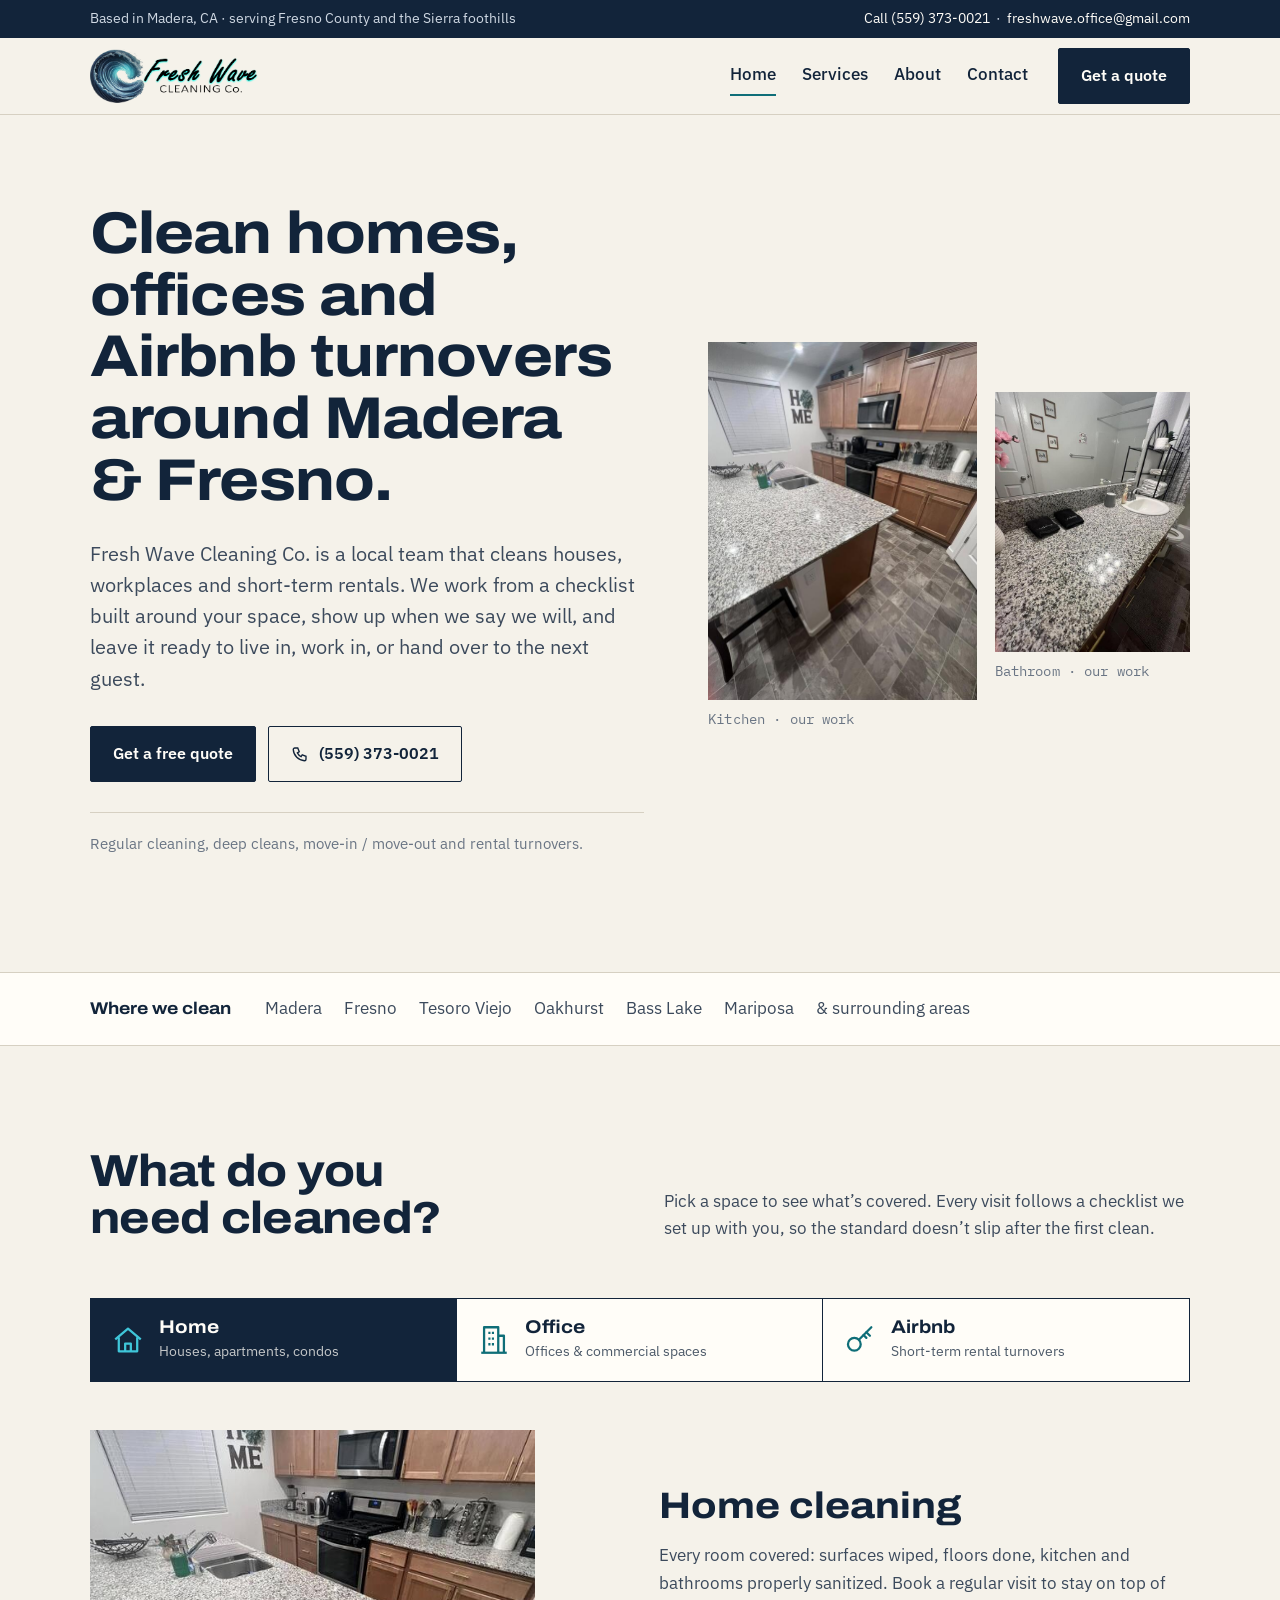
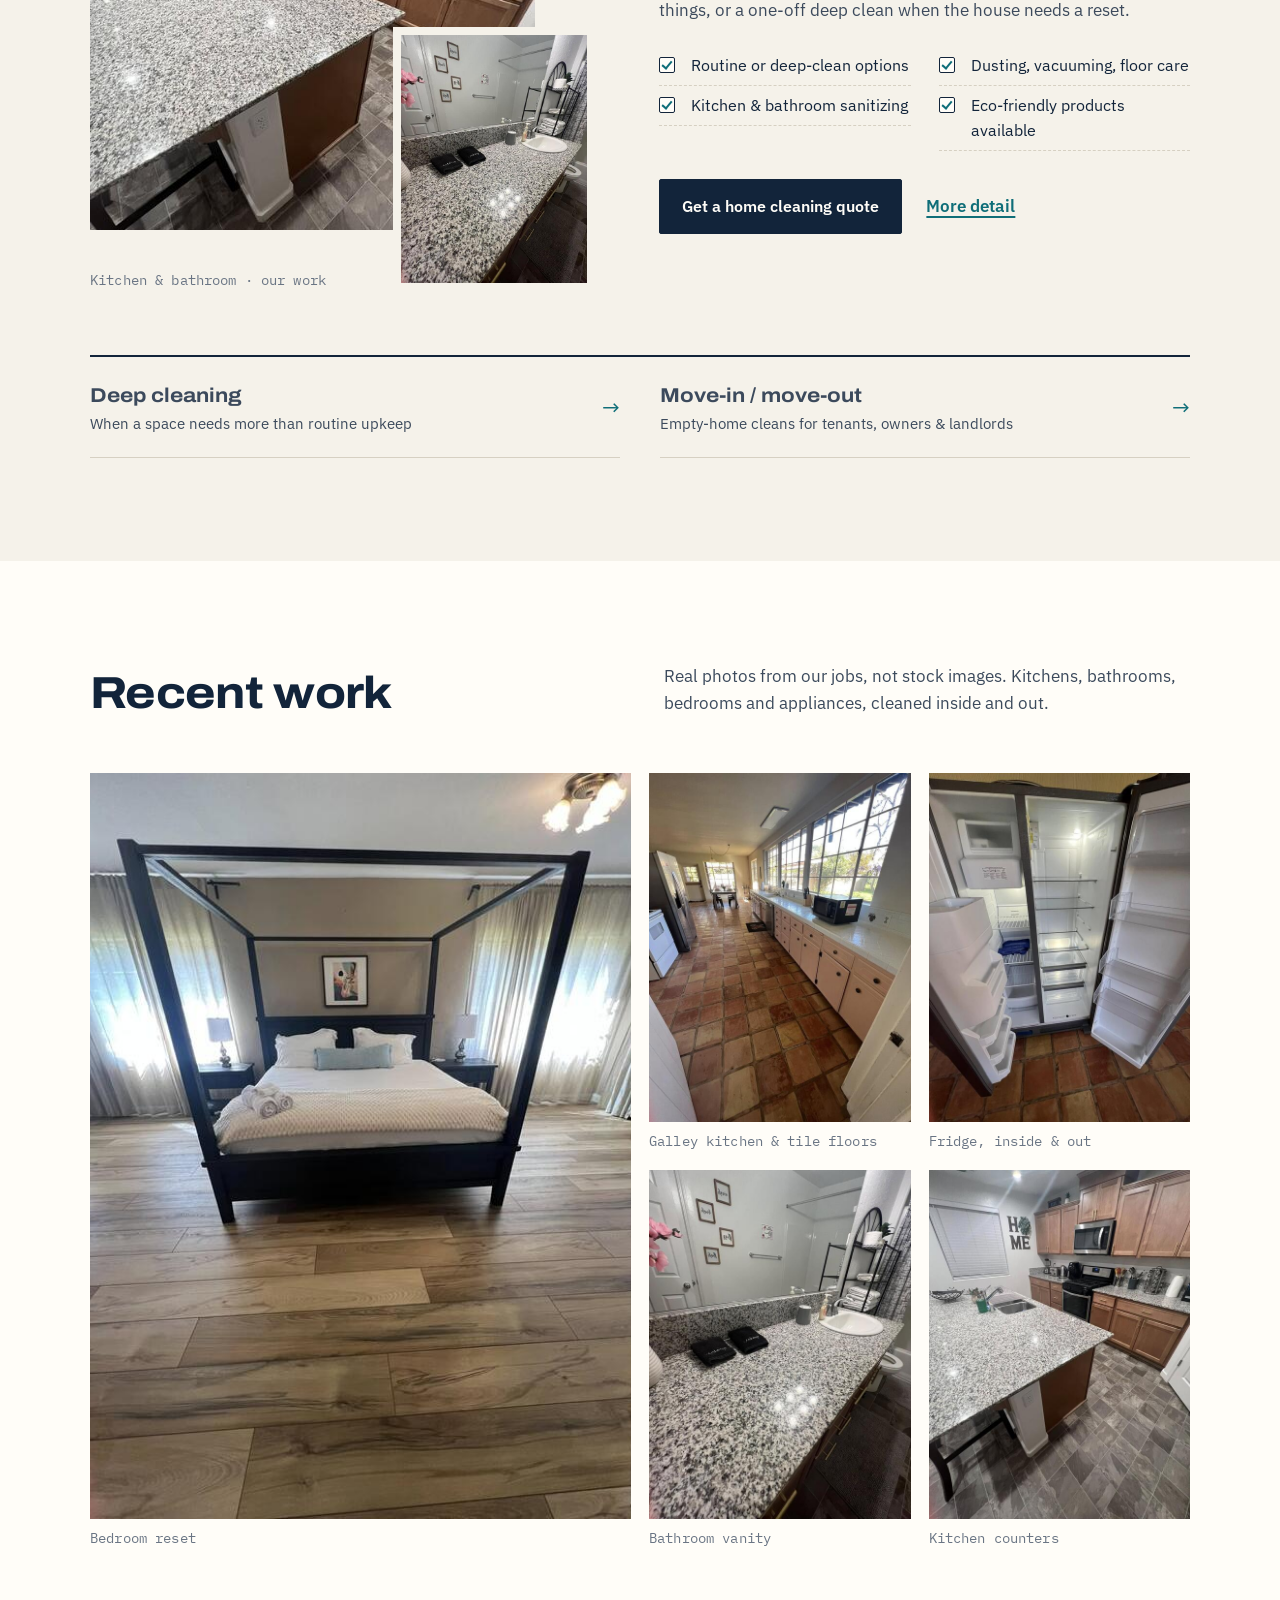
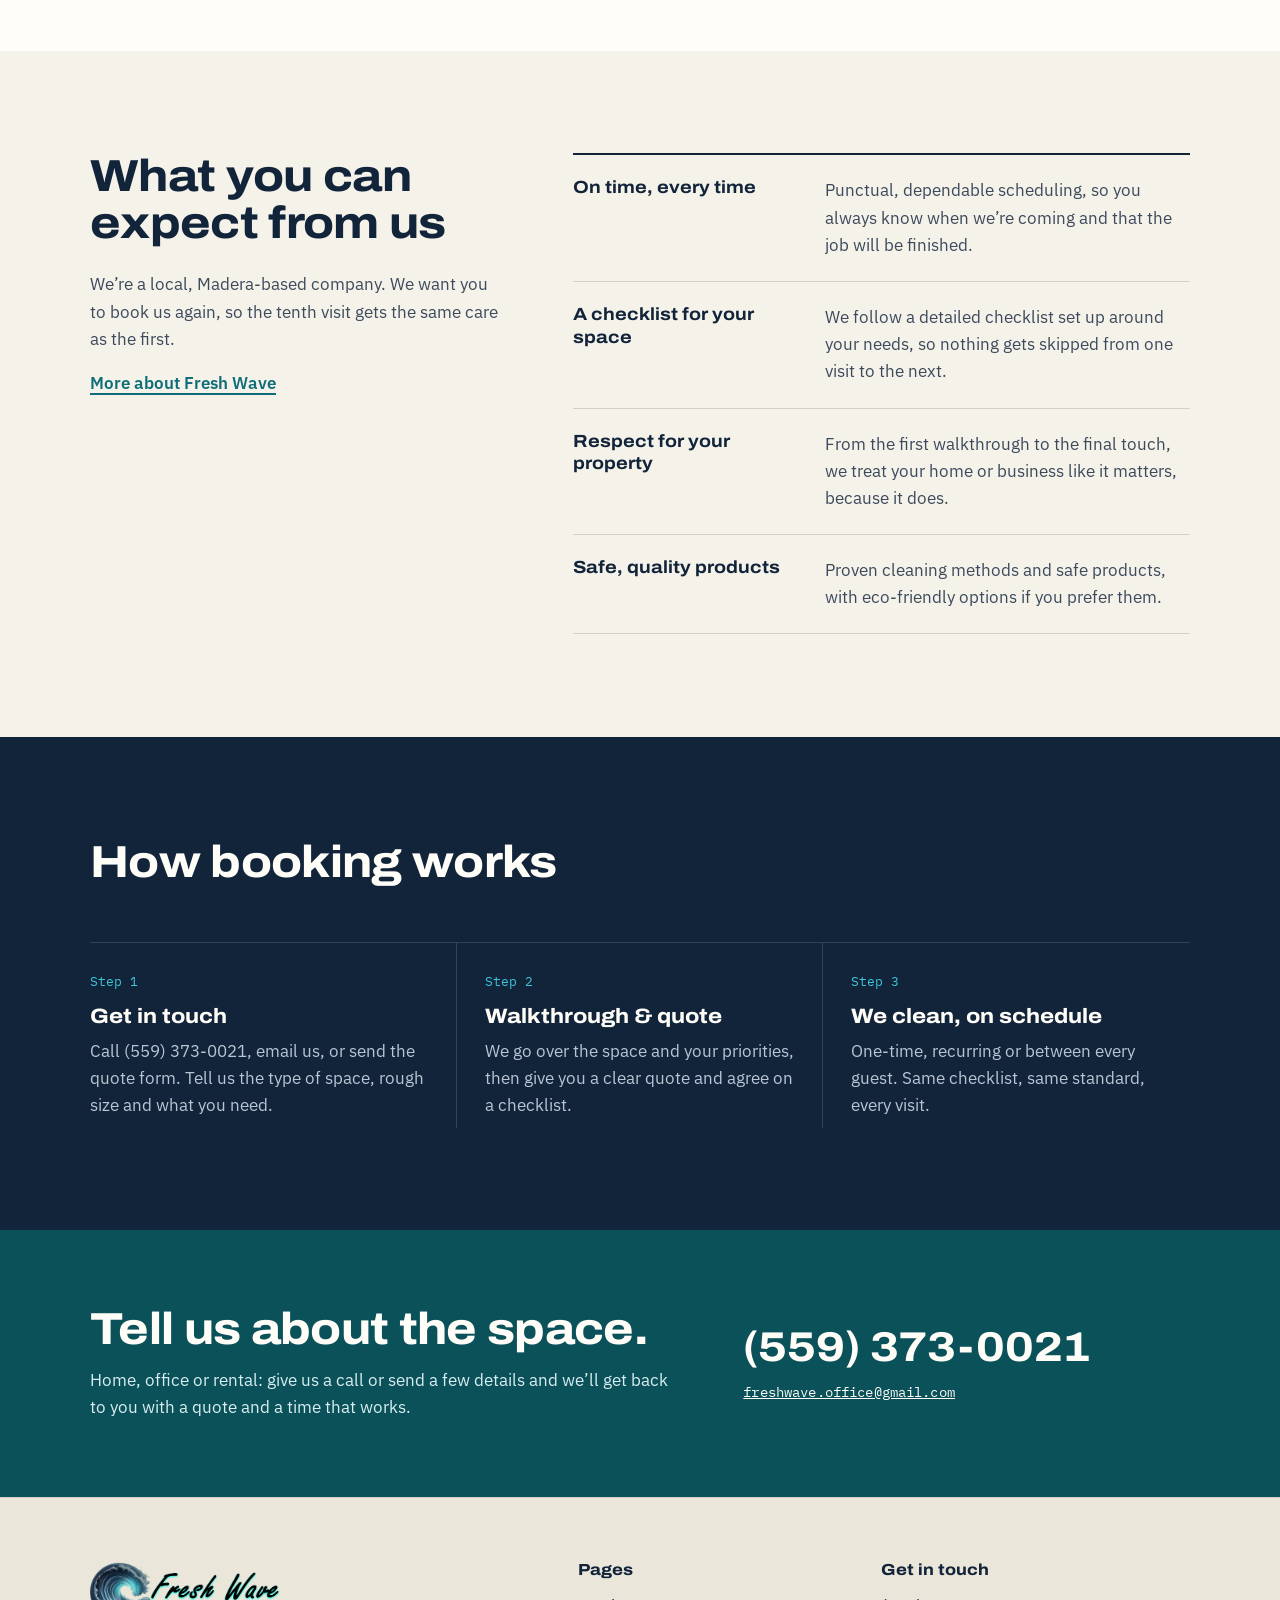
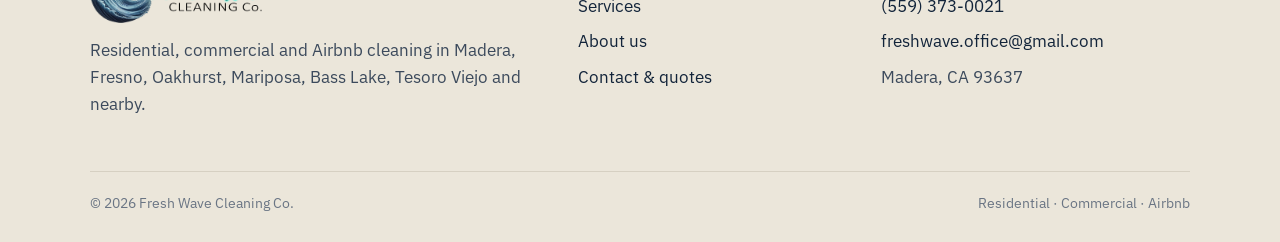
==== commit 6cda60a0: "Improve responsive layout across phones, tablets and large screens - Tablet: two-column hero, picker" ====
--- a/index.html
+++ b/index.html
@@ -26,7 +26,7 @@
 <div class="topbar">
   <div class="wrap">
     <span class="topbar__area">Based in Madera, CA &middot; serving Fresno County and the Sierra foothills</span>
-    <span><a href="tel:+15593730021">(559) 373-0021</a> &nbsp;&middot;&nbsp; <a href="mailto:freshwave.office@gmail.com">freshwave.office@gmail.com</a></span>
+    <span class="topbar__contact"><a href="tel:+15593730021">Call (559) 373-0021</a><span class="topbar__email"> &nbsp;&middot;&nbsp; <a href="mailto:freshwave.office@gmail.com">freshwave.office@gmail.com</a></span></span>
   </div>
 </div>
 
--- a/assets/css/site.css
+++ b/assets/css/site.css
@@ -104,7 +104,7 @@
 .topbar a { color: var(--white); text-decoration: none; }
 .topbar a:hover { text-decoration: underline; }
 .topbar__area { display: none; }
-@media (min-width: 720px) { .topbar__area { display: block; } }
+@media (min-width: 1024px) { .topbar__area { display: block; } }
 
 .header {
   position: sticky; top: 0; z-index: 50;
@@ -158,8 +158,8 @@
   display: grid; gap: clamp(36px, 5vw, 64px);
   grid-template-columns: 1fr;
 }
-@media (min-width: 940px) {
-  .hero .wrap { grid-template-columns: 1.2fr 1fr; align-items: center; }
+@media (min-width: 860px) {
+  .hero .wrap { grid-template-columns: 1.15fr 1fr; align-items: center; }
 }
 .hero__lede {
   font-size: clamp(1.08rem, 1.6vw, 1.22rem);
@@ -344,8 +344,8 @@
 .details .mono { display: block; color: var(--ink-3); margin-bottom: 4px; }
 .details a, .details address, .details .big {
   font-family: var(--f-head); font-stretch: 108%; font-weight: 650;
-  font-size: 1.3rem; text-decoration: none; font-style: normal;
-  overflow-wrap: anywhere;
+  font-size: clamp(1.02rem, 4.2vw, 1.3rem); text-decoration: none; font-style: normal;
+  overflow-wrap: break-word;
 }
 .details a:hover { color: var(--teal); text-decoration: underline; text-underline-offset: 4px; }
 
@@ -448,8 +448,8 @@
 .picker:not(.is-ready) .picker__panel + .picker__panel {
   border-top: 1px solid var(--rule); margin-top: 40px;
 }
-@media (min-width: 900px) {
-  .picker__panel { grid-template-columns: 1fr 1.05fr; gap: 64px; align-items: center; }
+@media (min-width: 768px) {
+  .picker__panel { grid-template-columns: 1fr 1.05fr; gap: clamp(32px, 5vw, 64px); align-items: center; }
 }
 
 .media-stack { position: relative; padding: 0 12% 12% 0; }
@@ -516,8 +516,8 @@
 .feature { padding: clamp(56px, 8vw, 104px) 0; border-bottom: 1px solid var(--rule); }
 .feature:nth-of-type(even) { background: var(--white); }
 .feature .wrap { display: grid; gap: 36px; }
-@media (min-width: 940px) {
-  .feature .wrap { grid-template-columns: 1fr 1.05fr; gap: 72px; align-items: center; }
+@media (min-width: 820px) {
+  .feature .wrap { grid-template-columns: 1fr 1.05fr; gap: clamp(36px, 5vw, 72px); align-items: center; }
   .feature--flip .media-stack { order: 2; }
 }
 .feature__tag { display: block; color: var(--teal); margin-bottom: 14px; }
@@ -553,7 +553,7 @@
 .section--ink .section__head a { color: var(--white); }
 
 .feature .media-stack > img { aspect-ratio: 4 / 4.4; }
-@media (min-width: 940px) {
+@media (min-width: 820px) {
   .feature .wrap { grid-template-columns: 1.1fr 1fr; }
   .feature--flip .wrap { grid-template-columns: 1fr 1.1fr; }
 }
@@ -561,3 +561,85 @@
   .feature .checklist--2 { columns: 1; }
   .feature .checklist--2 li:last-child { border-bottom: 0; }
 }
+
+/* ==========================================================
+   Responsive refinements
+   ========================================================== */
+
+/* Large screens */
+@media (min-width: 1600px) {
+  :root { --wrap: 1300px; }
+  body { font-size: 18px; }
+}
+
+/* Hero photos on large screens: give them more room */
+@media (min-width: 1180px) {
+  .hero__photos { grid-template-columns: 1.1fr 0.8fr; gap: 18px; }
+}
+
+/* Tablet portrait: stop single-column photos getting huge */
+@media (min-width: 560px) and (max-width: 859px) {
+  .hero__photos { max-width: 600px; }
+}
+@media (min-width: 560px) and (max-width: 819px) {
+  .feature .media-stack { max-width: 600px; }
+  .pair article img { aspect-ratio: 16 / 9; }
+}
+
+/* Gallery on phones and tablets: lead photo full width, then a 2x2 grid */
+@media (max-width: 799px) {
+  .work figure:first-child { grid-column: 1 / -1; }
+  .work figure:first-child img { aspect-ratio: 4 / 3; object-position: center 60%; }
+}
+
+/* Phones & tablets: caption below the photo, inset photo smaller */
+@media (max-width: 1023px) {
+  .media-stack { padding: 0 0 18% 0; }
+  .media-stack figure { width: 36%; border-width: 6px; }
+  .media-stack__cap { position: static; max-width: 58%; padding-top: 10px; }
+}
+@media (min-width: 768px) and (max-width: 1099px) {
+  .picker .checklist--2 { columns: 1; }
+  .picker .checklist--2 li:last-child { border-bottom: 0; }
+}
+
+/* Small phones */
+@media (max-width: 599px) {
+  .topbar .wrap { justify-content: center; }
+  .topbar__email { display: none; }
+
+
+  .hero__photos figure:last-child { margin-bottom: 32px; }
+  .hero__actions .btn { flex: 1 1 100%; justify-content: center; }
+  .actions .btn, .feature .btn, .pair .btn, .form__foot .btn { width: 100%; justify-content: center; }
+
+  .section__head { margin-bottom: 28px; }
+  .footer__base { flex-direction: column; }
+}
+
+/* Very narrow phones (320px) */
+@media (max-width: 359px) {
+  :root { --gutter: 14px; }
+  body { font-size: 16px; }
+  .brand img { width: 140px; }
+  h1 { font-size: 2.05rem; }
+  .picker__tab { padding: 12px 8px; }
+  .picker__tab strong { font-size: 0.92rem; }
+}
+
+/* Touch devices: comfortable tap targets */
+@media (pointer: coarse) {
+  .nav__toggle { min-height: 44px; min-width: 64px; }
+  .link, .callband a.mono { display: inline-block; padding: 10px 0; }
+  .callband__phone { padding: 6px 0; }
+  .topbar a { display: inline-block; padding: 6px 0; }
+  .footer li a { display: inline-block; padding: 8px 0; }
+  .footer li { margin-bottom: 0; }
+  .jump a { padding: 11px 14px; }
+}
+
+/* Phones in landscape: don't let sticky bars eat the screen */
+@media (max-height: 500px) and (orientation: landscape) {
+  .header, .jump { position: static; }
+  html, html:has(.jump) { scroll-padding-top: 16px; }
+}
